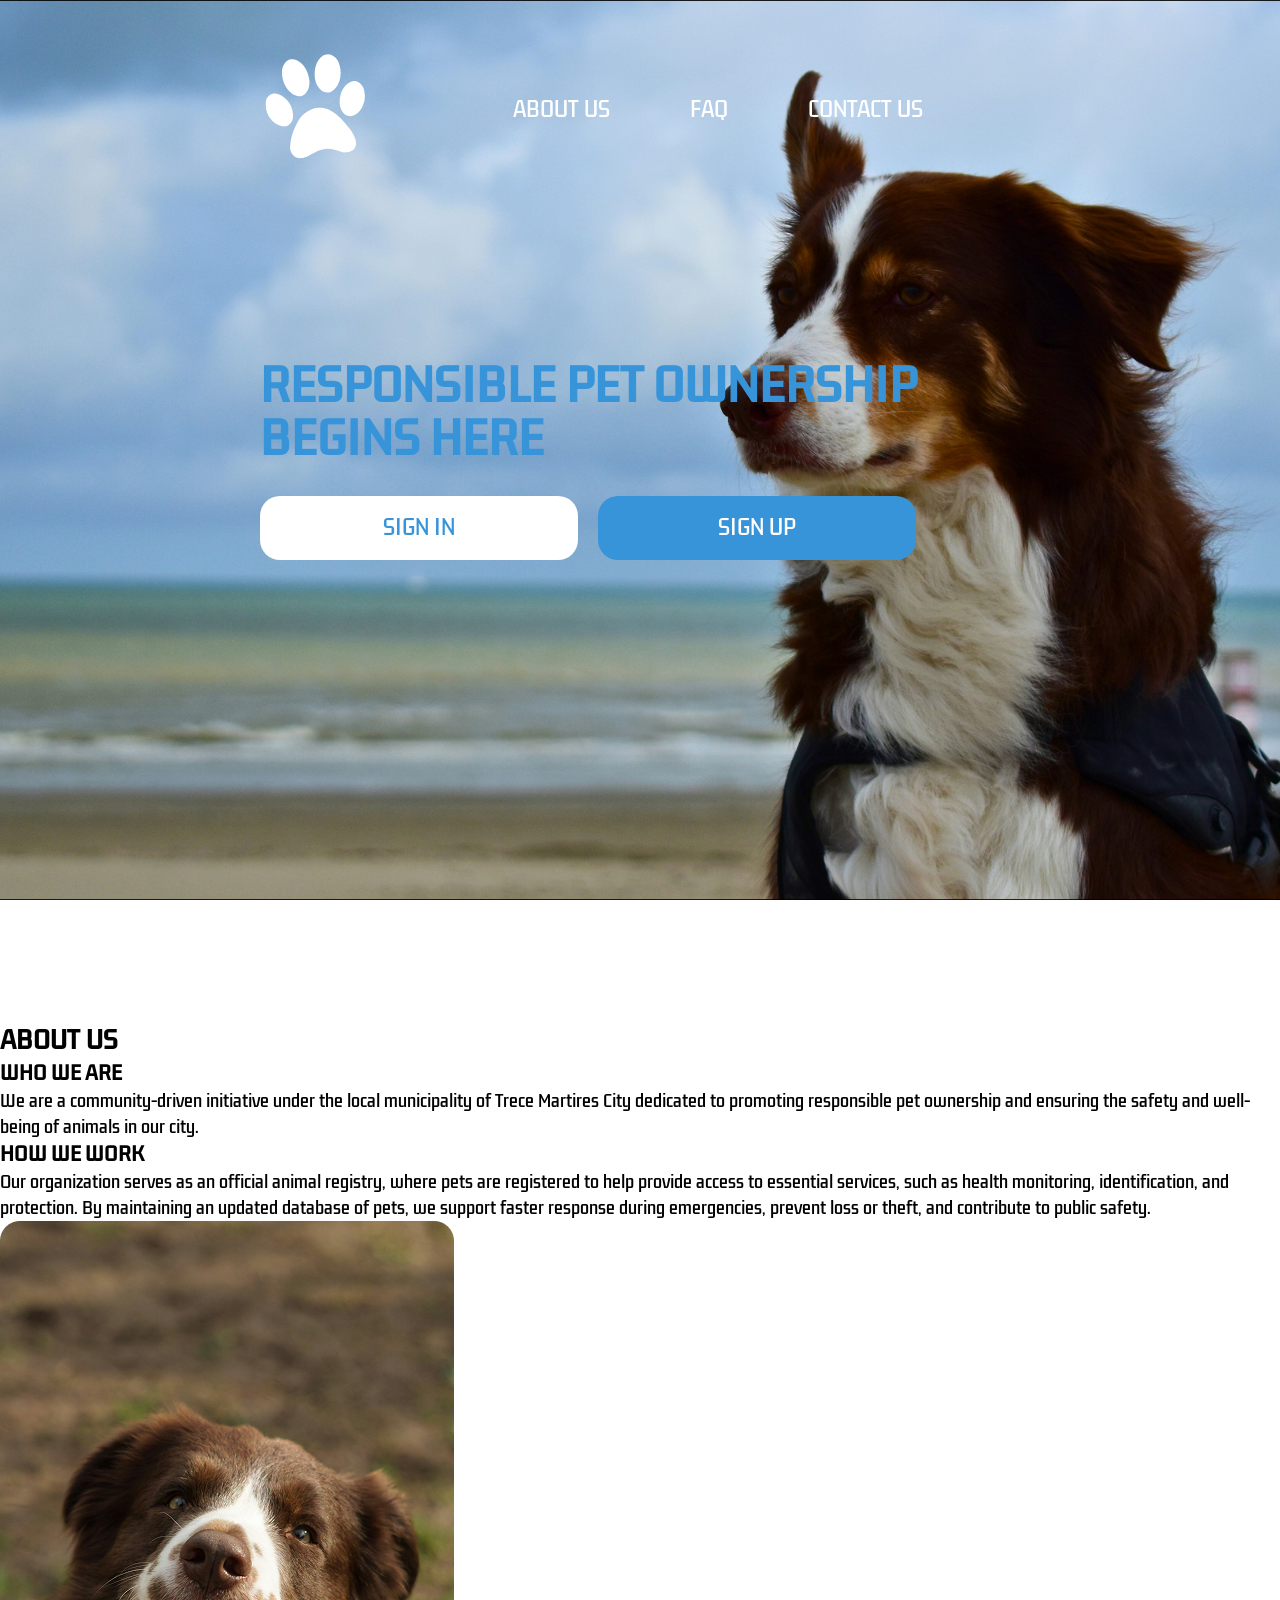
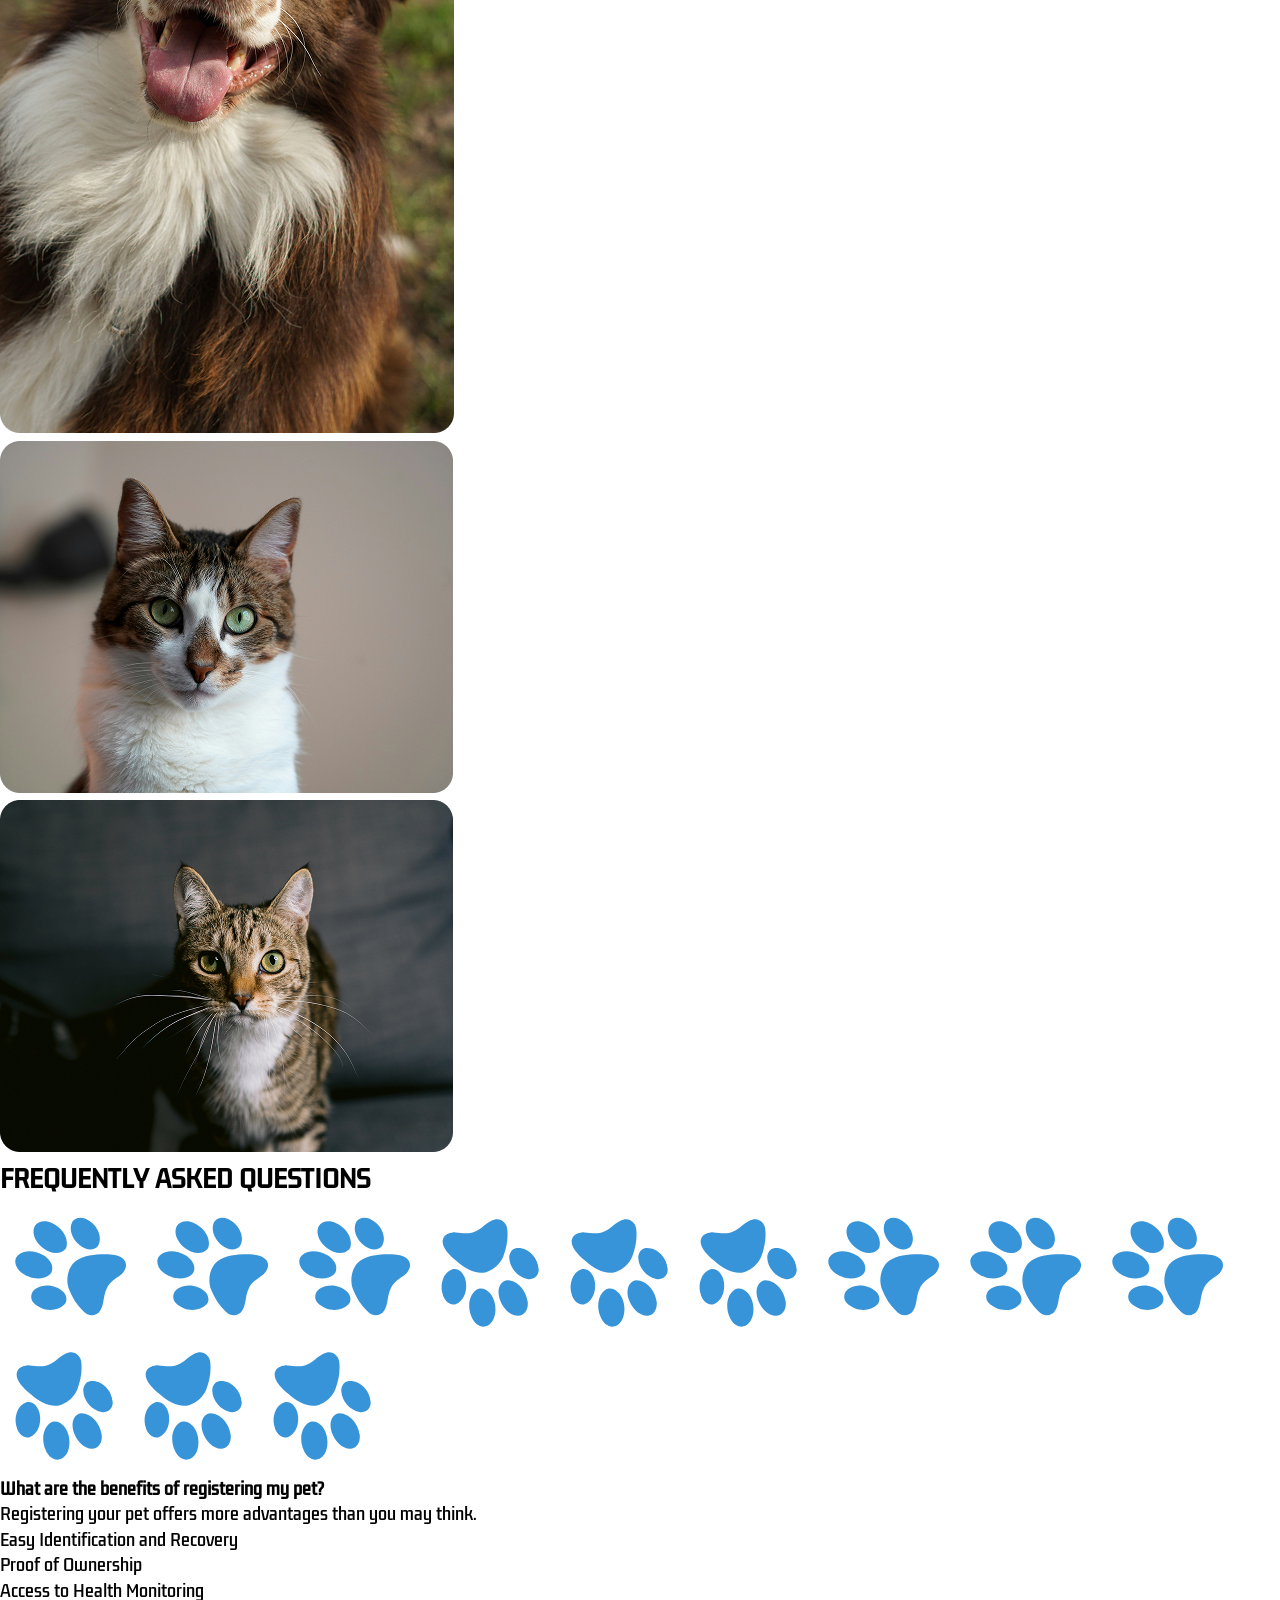
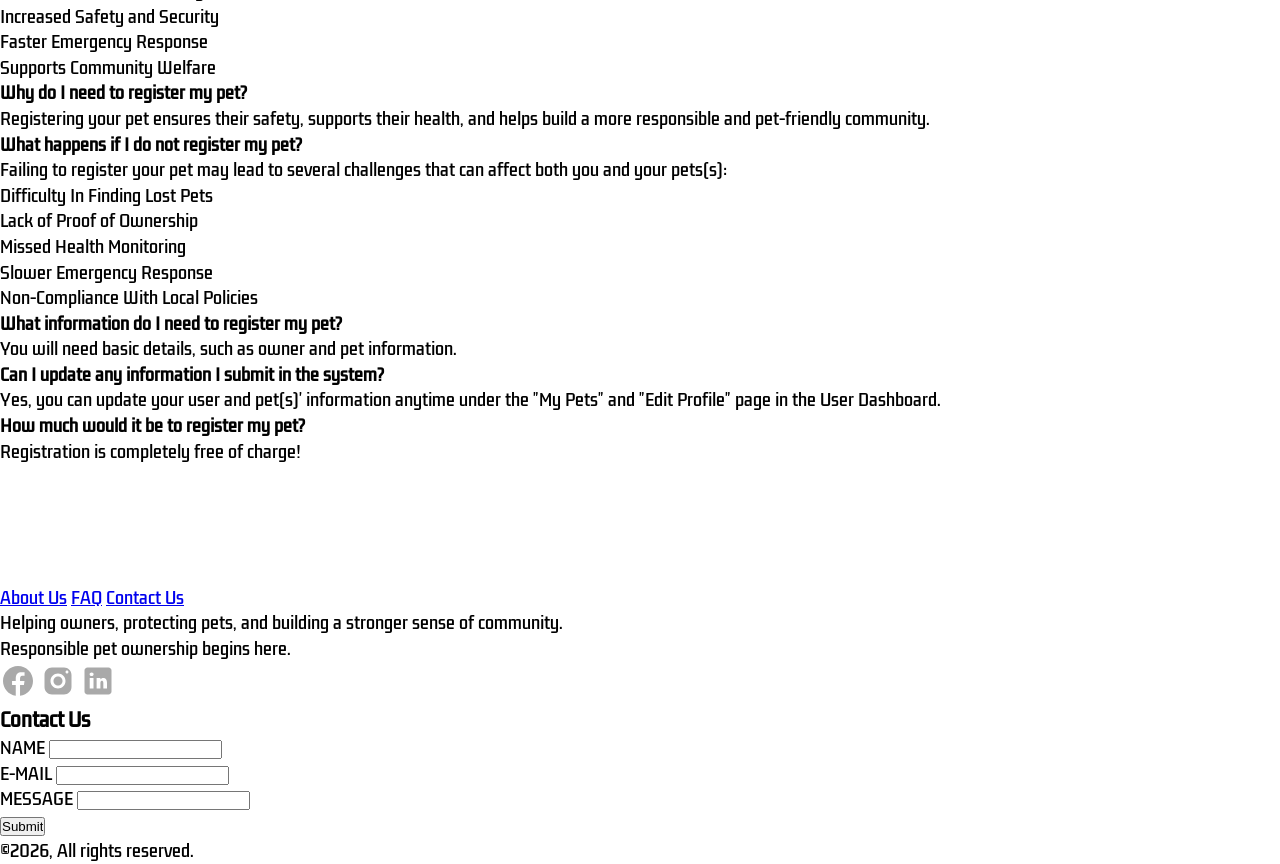
==== index.html @ 6d460f9f "finished landing page hero styling + integrated page autoscroll feature for navbars + declared paw p" ====
<!DOCTYPE html>
<html lang="en">

<head>
      <meta charset="UTF-8">
      <meta name="viewport" content="width=device-width, initial-scale=1.0">
      <title>FurPaws: Local Animal Registry</title>
      <link rel="stylesheet" href="styles/style.css">
</head>

<body>
      <header id="header">
            <nav class="header-navbar">
                  <a href="#header">
                        <img src="assets/svg/about us paw print 1.svg">
                  </a>
                  
                  <ul class="header-navbar-links">
                        <li><a href="#about-us">ABOUT US</a></li>
                        <li><a href="#faq">FAQ</a></li>
                        <li><a href="#footer">CONTACT US</a></li>
                  </ul>
            </nav>

            <section class="hero">
                  <div class="hero-content">
                        <h1 class="hero-title">RESPONSIBLE PET OWNERSHIP<br>BEGINS HERE</h1>

                        <div class="hero-buttons">
                              <a href="pages/user authorization/1_sign in_user account.html" class="hero-signin-button">SIGN IN</a>
                              <a href="pages/user authorization/3_sign up.html" class="hero-signup-button">SIGN UP</a>
                        </div>
                  </div>

                  <img class = "hero-banner-background" src="/assets/img/hero banner background.jpg">                  
            </section>
      </header>
      
      <section id="about-us">
            <img class="about-us-paw-print" src="assets/svg/about us paw print 1.svg">
            <img class="about-us-paw-print" src="assets/svg/about us paw print 2.svg">
            <img class="about-us-paw-print" src="assets/svg/about us paw print 1.svg">
            <img class="about-us-paw-print" src="assets/svg/about us paw print 2.svg">

            <h2 class="about-us-title">ABOUT US</h2>
            
            <div class="about-us-content">
                  <div class="about-us-who-we-are">
                        <h3>WHO WE ARE</h3>
                        <p>We are a community-driven initiative under the local municipality of Trece Martires City dedicated to promoting responsible pet ownership and ensuring the safety and well-being of animals in our city.</p>
                  </div>

                  <div class="about-us-how-we-work">
                        <h3>HOW WE WORK</h3>
                        <p>Our organization serves as an official animal registry, where pets are registered to help provide access to essential services, such as health monitoring, identification, and protection. By maintaining an updated database of pets, we support faster response during emergencies, prevent loss or theft, and contribute to public safety.</p>
                  </div>

                  <div class="about-us-center-photo">
                        <img src="assets/img/about us - center.jpg">
                  </div>

                  <div class="about-us-left-photo">
                        <img src="assets/img/about us - left.jpg">
                  </div>

                  <div class="about-us-right-photo">
                        <img src="assets/img/about us - right.jpg">
                  </div>
            </div>
      </section>

      <section id="faq">
            <h2 class="faq-title">FREQUENTLY ASKED QUESTIONS</h2>

            <img class="faq-paw-print" src="assets/svg/faq paw print 1.svg">
            <img class="faq-paw-print" src="assets/svg/faq paw print 1.svg">
            <img class="faq-paw-print" src="assets/svg/faq paw print 1.svg">
            <img class="faq-paw-print" src="assets/svg/faq paw print 2.svg">
            <img class="faq-paw-print" src="assets/svg/faq paw print 2.svg">
            <img class="faq-paw-print" src="assets/svg/faq paw print 2.svg">
            <img class="faq-paw-print" src="assets/svg/faq paw print 1.svg">
            <img class="faq-paw-print" src="assets/svg/faq paw print 1.svg">
            <img class="faq-paw-print" src="assets/svg/faq paw print 1.svg">
            <img class="faq-paw-print" src="assets/svg/faq paw print 2.svg">
            <img class="faq-paw-print" src="assets/svg/faq paw print 2.svg">
            <img class="faq-paw-print" src="assets/svg/faq paw print 2.svg">

            <div class="faq-grids">
                  <div class="faq-grid1">
                        <div class="faq-grid1-content">
                              <h4>What are the benefits of registering my pet?</h4>
                              <p>Registering your pet offers more advantages than you may think.<p>
                              <ul>
                                    <li>Easy Identification and Recovery</li>
                                    <li>Proof of Ownership</li>
                                    <li>Access to Health Monitoring</li>
                                    <li>Increased Safety and Security</li>
                                    <li>Faster Emergency Response</li>
                                    <li>Supports Community Welfare</li>
                              </ul>
                        </div>
                  </div>

                  <div class="faq-grid2">
                        <div class="faq-grid2-content">
                              <h4>Why do I need to register my pet?</h4>
                              <p>Registering your pet ensures their safety, supports their health, and helps build a more responsible and pet-friendly community.</p>
                        </div>
                  </div>

                  <div class="faq-grid3">
                        <div class="faq-grid3-content">
                              <h4>What happens if I do not register my pet?</h4>
                              <p>Failing to register your pet may lead to several challenges that can affect both you and your pets(s): <p>
                              <ul>
                                    <li>Difficulty In Finding Lost Pets</li>
                                    <li>Lack of Proof of Ownership</li>
                                    <li>Missed Health Monitoring</li>
                                    <li>Slower Emergency Response</li>
                                    <li>Non-Compliance With Local Policies</li>
                              </ul>
                        </div>
                  </div>

                  <div class="faq-grid4">
                        <div class="faq-grid4-content">
                              <h4>What information do I need to register my pet?</h4>
                              <p>You will need basic details, such as owner and pet information.</p>
                        </div>
                  </div>

                  <div class="faq-grid5">
                        <div class="faq-grid5-content">
                              <h4>Can I update any information I submit in the system?</h4>
                              <p>Yes, you can update your user and pet(s)' information anytime under the "My Pets" and "Edit Profile" page in the User Dashboard.</p>
                        </div>
                  </div>

                  <div class="faq-grid6">
                        <div class="faq-grid6-content">
                              <h4>How much would it be to register my pet?</h4>
                              <p>Registration is completely free of charge!</p>
                        </div>
                  </div>
            </div>
      </section>

      <footer id="footer">
            <div class="footer-left">
                  <a href="#header">
                        <img src="assets/svg/about us paw print 1.svg">
                  </a>
                  
                  <nav class="footer-navbar-links">
                        <a href="#about-us">About Us</a>
                        <a href="#faq">FAQ</a>
                        <a href="#contact-us">Contact Us</a>
                  </nav>

                  <p class="footer-tagline">Helping owners, protecting pets, and building a stronger sense of community.</p>
                  <p class="footer-tagline">Responsible pet ownership begins here.</p>

                  <div class="social-media-icons">
                        <img src="assets/svg/facebook icon.svg">
                        <img src="assets/svg/instagram icon.svg">
                        <img src="assets/svg/linkedin icon.svg">
                  </div>
            </div>

            <div class="footer-right">
                  <h3>Contact Us</h3>
                  <div class="contact-form">
                        <form method="POST">
                              <div class="form-row">
                                    <div class="form-field">
                                          <label>NAME</label>
                                          <input type="text"><br>
                                    </div>

                                    <div class="form-field">
                                          <label>E-MAIL</label>
                                          <input type="email"><br>
                                    </div>
                              </div>

                              <label>MESSAGE</label>
                              <input type="text"><br>
                              <input type="submit">
                        </form>
                  </div>
            </div>
            
            <div class="footer-copyright">
                  <p>&copy;2026, All rights reserved.</p>
            </div>
      </footer>

      <script src="scripts/script.js"></script>
</body>

</html>
---- styles/style.css ----
@font-face {
      font-family: "Kdam Thmor Pro";
      src: url("../assets/fonts/Kdam Thmor Pro/KdamThmorPro-Regular.ttf") format("truetype");
}

*, *::before, *::after {
      margin: 0;
      padding: 0;
      box-sizing: border-box;
}

html {
      scroll-behavior: smooth;
}

body {
      font-family: "Kdam Thmor Pro", sans-serif;
      background: white;
      line-height: 1.6;
}

.header-navbar {
      position: absolute;
      top: 0;
      left: 0;
      right: 0;
      z-index: 100;
      display: flex;
      align-items: center;
      justify-content: left;
      padding: 50px 260px 0px 260px;
      gap: 140px;
      background: transparent;
}

.header-navbar-links {
      display: flex;
      list-style: none;
      font-size:  20px;
      gap: 80px;
}

.header-navbar-links a {
      color: #FFFFFF;
      text-decoration: none;
}

.header-navbar-links a:hover {
      color: #3894D9;
}

.hero {
      position: relative;
      z-index: 0;
      width: 100%;
      height: 100vh;
      overflow: hidden;
}

.hero-banner-background {
      position: absolute;
      z-index: 1;
      inset: 0;
      width: 100%;
      height: 100%;
      object-fit: cover;
      object-position: top;
}

.hero-content {
      position: relative;
      z-index: 2;
      display: flex;
      flex-direction: column;
      justify-content: flex-start;
      align-items: flex-start;
      height: 100%;
      padding: 360px 260px 80px 260px;
      gap: 20px;
}

.hero-title {
      font-family: "Kdam Thmor Pro", sans-serif;
      font-size: 44px;
      color: #3894D9;
      line-height: 1.2;
      padding: 0px 0px 10px 0px;
}

.hero-buttons {
      display: flex;
      gap: 20px;
}

.hero-signin-button, .hero-signup-button {
      display: inline-block;
      padding: 16px;
      min-width: 318px;
      text-align: center;
      font-family: "Kdam Thmor Pro", sans-serif;
      font-size: 20px;
      text-decoration: none;
      border-radius: 20px;
      cursor: pointer;
}

.hero-signin-button {
      background-color: #FFFFFF;
      color: #3894D9;
}

.hero-signin-button:hover {
      background-color: #ADDAFF;
}

.hero-signup-button {
      background-color: #3894D9;
      color: #FFFFFF;
}

.hero-signup-button:hover {
      background-color: #2478B8;
      
}

/*
CLASSES TO YET TO BE STYLED:

about us paw print
about us title
about us content
about us who we are
about us how we work
about us center photo
about us left photo
about us right photo

faq title
faq paw print
faq grids
faq grid1
"" content
faq grid2
"" content
faq grid3
"" content
faq grid4
"" content
faq grid5
"" content
faq grid6
"" content

footer left
footer navbar links
footer tagline
social media icons
footer right
contact form
form row
form field
footer copyright
*/



/*
HEX CODES:

FFFFFF
E9E9E9
A9A9A9
3894D9
ADDAFF
*/
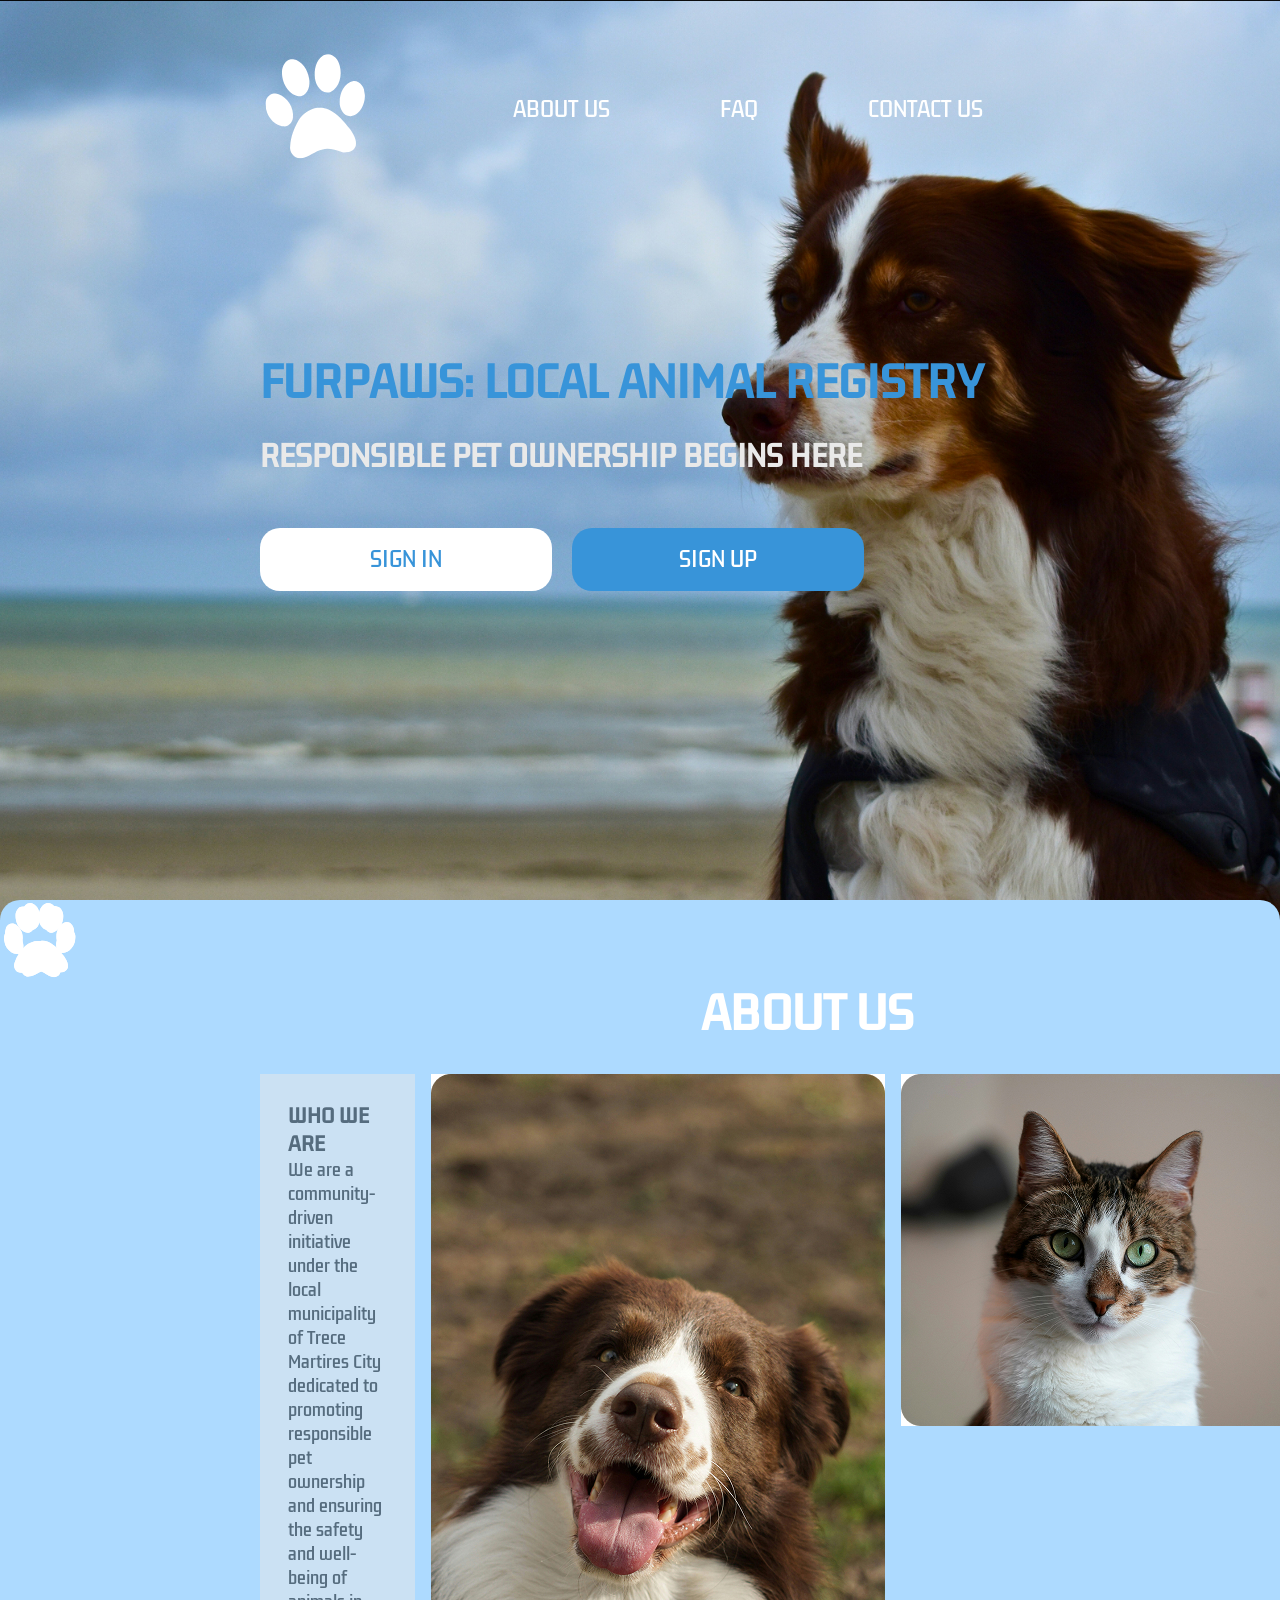
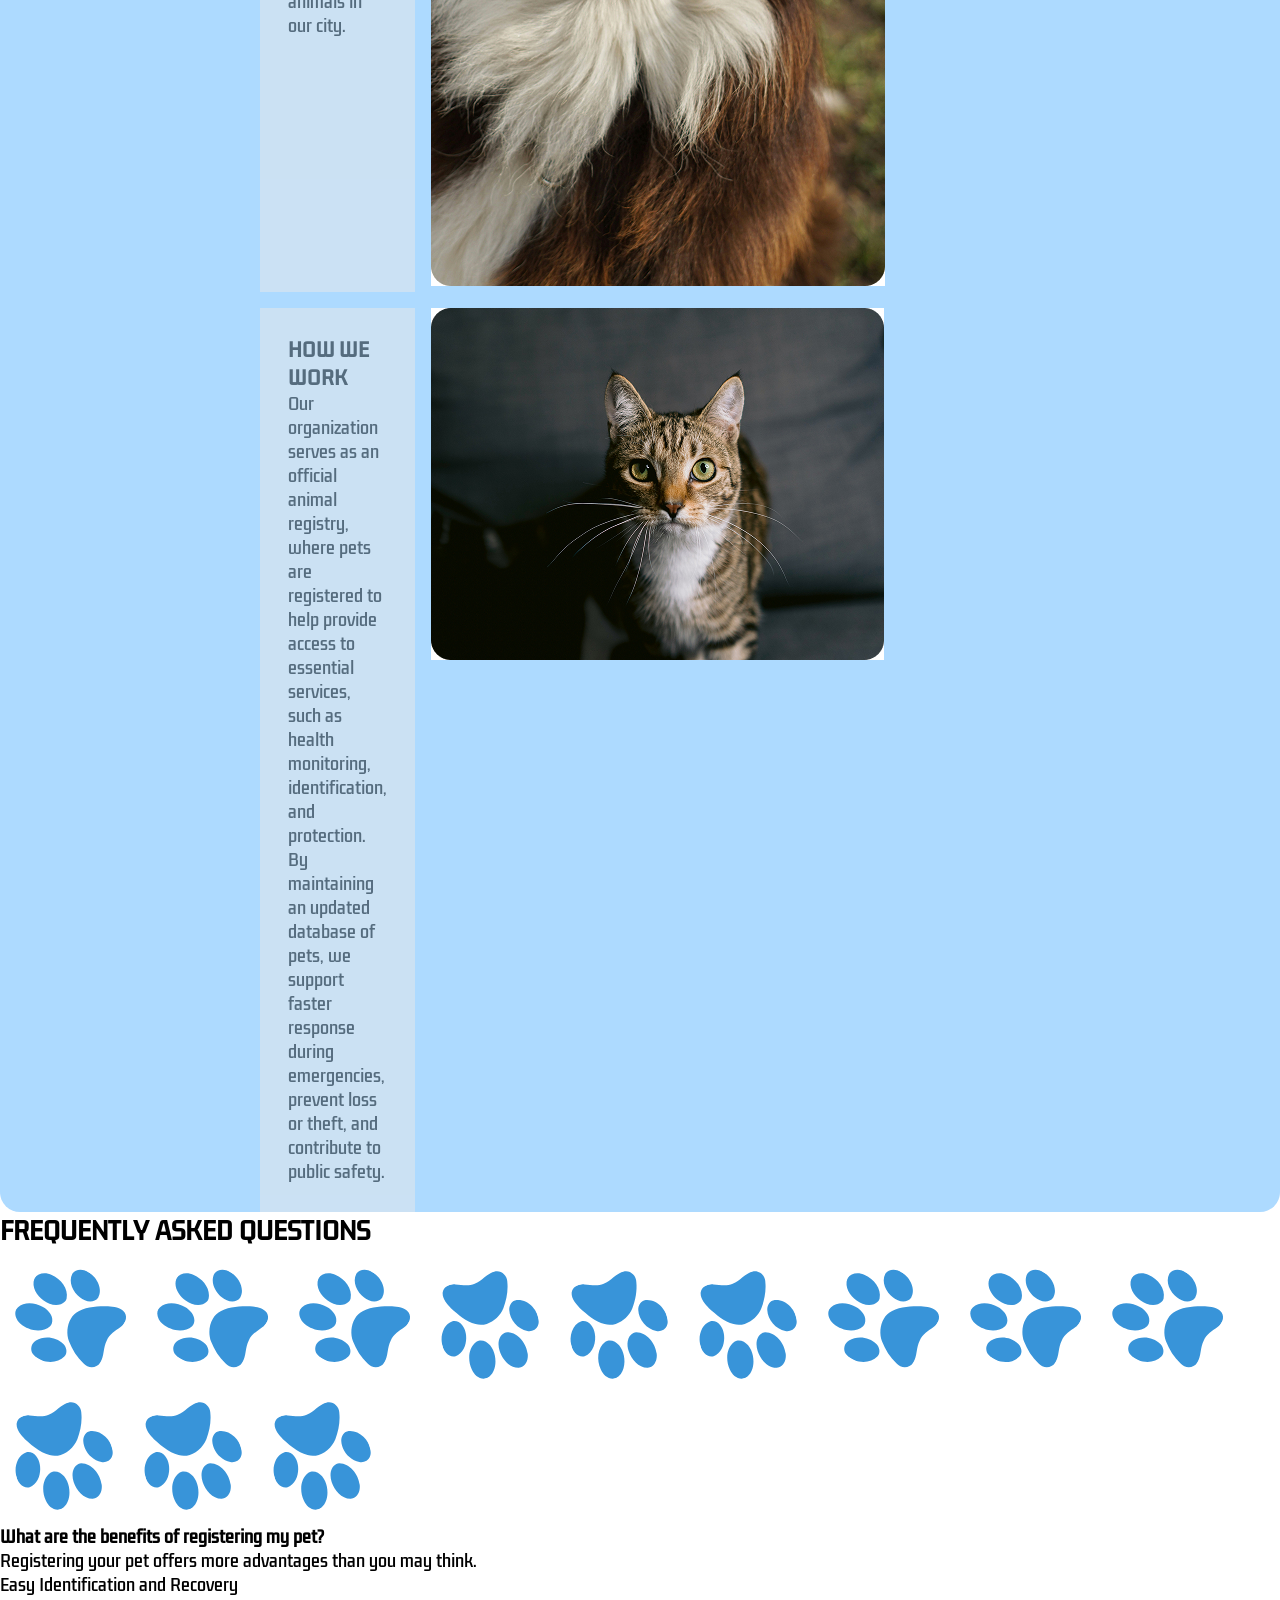
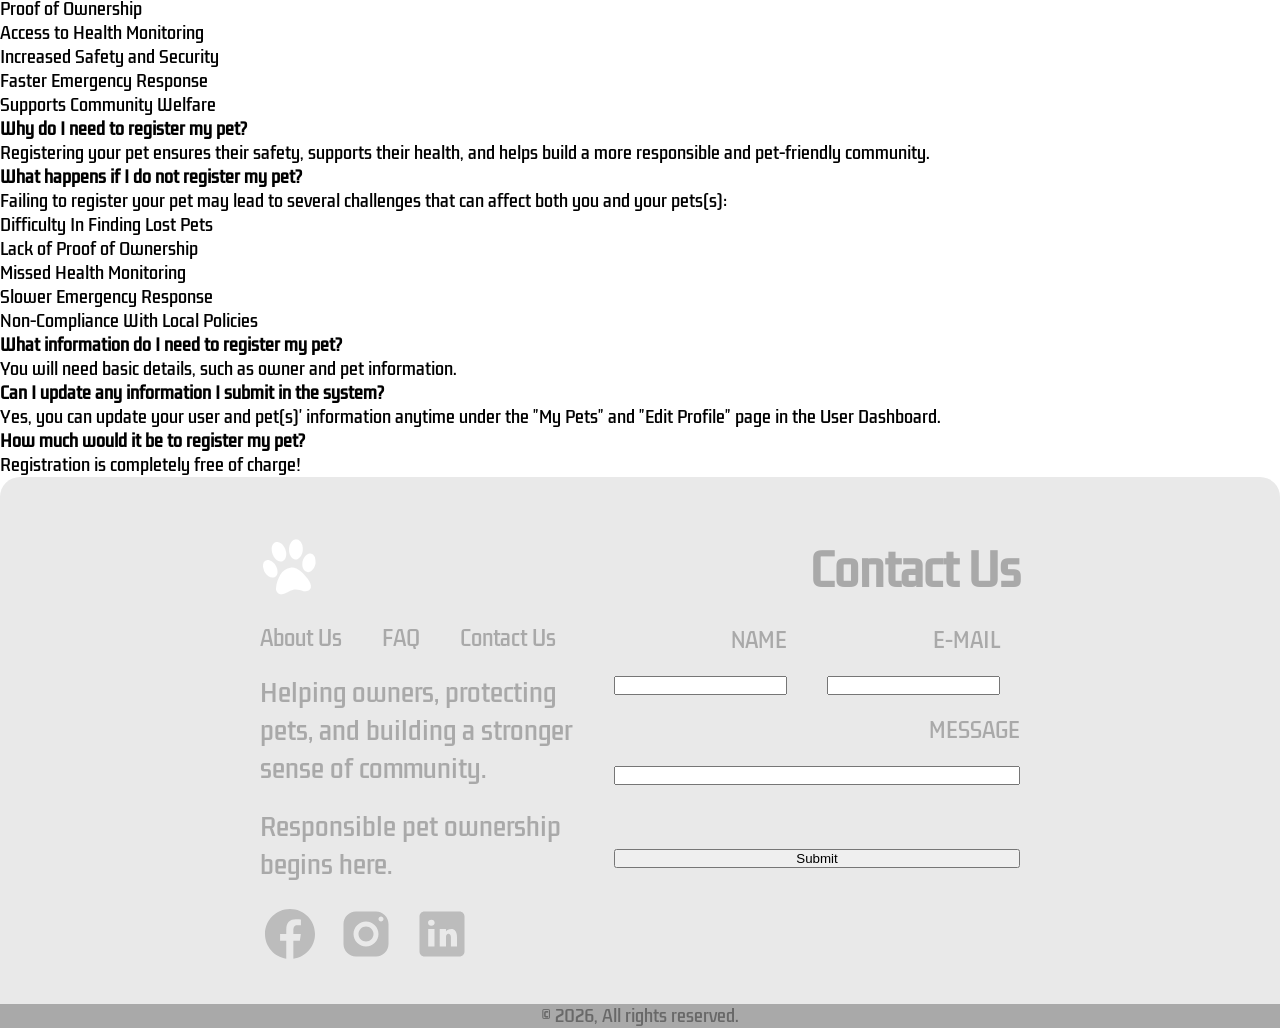
==== commit 94a9e1d8: "work in progress About Us, FAQ, and Contact Us sections, will finalize later" ====
--- a/index.html
+++ b/index.html
@@ -25,7 +25,8 @@
 
             <section class="hero">
                   <div class="hero-content">
-                        <h1 class="hero-title">RESPONSIBLE PET OWNERSHIP<br>BEGINS HERE</h1>
+                        <h1 class="hero-title">FURPAWS: LOCAL ANIMAL REGISTRY<br></h1>
+                        <h2 class="hero-subtitle">RESPONSIBLE PET OWNERSHIP BEGINS HERE</h2>
 
                         <div class="hero-buttons">
                               <a href="pages/user authorization/1_sign in_user account.html" class="hero-signin-button">SIGN IN</a>
@@ -38,35 +39,35 @@
       </header>
       
       <section id="about-us">
-            <img class="about-us-paw-print" src="assets/svg/about us paw print 1.svg">
-            <img class="about-us-paw-print" src="assets/svg/about us paw print 2.svg">
-            <img class="about-us-paw-print" src="assets/svg/about us paw print 1.svg">
-            <img class="about-us-paw-print" src="assets/svg/about us paw print 2.svg">
-
-            <h2 class="about-us-title">ABOUT US</h2>
-            
             <div class="about-us-content">
+                  <h2 class="about-us-title">ABOUT US</h2>
+
                   <div class="about-us-who-we-are">
                         <h3>WHO WE ARE</h3>
                         <p>We are a community-driven initiative under the local municipality of Trece Martires City dedicated to promoting responsible pet ownership and ensuring the safety and well-being of animals in our city.</p>
                   </div>
 
+                  <div class="about-us-center-photo">
+                        <img src="assets/img/about us - center.jpg">
+                  </div>
+
+                  <div class="about-us-left-photo">
+                        <img src="assets/img/about us - left.jpg">
+                  </div>
+
                   <div class="about-us-how-we-work">
                         <h3>HOW WE WORK</h3>
                         <p>Our organization serves as an official animal registry, where pets are registered to help provide access to essential services, such as health monitoring, identification, and protection. By maintaining an updated database of pets, we support faster response during emergencies, prevent loss or theft, and contribute to public safety.</p>
                   </div>
 
-                  <div class="about-us-center-photo">
-                        <img src="assets/img/about us - center.jpg">
-                  </div>
-
-                  <div class="about-us-left-photo">
-                        <img src="assets/img/about us - left.jpg">
-                  </div>
-
                   <div class="about-us-right-photo">
                         <img src="assets/img/about us - right.jpg">
                   </div>
+                  
+                  <img class="about-us-paw-print" src="assets/svg/about us paw print 1.svg">
+                  <img class="about-us-paw-print" src="assets/svg/about us paw print 2.svg">
+                  <img class="about-us-paw-print" src="assets/svg/about us paw print 1.svg">
+                  <img class="about-us-paw-print" src="assets/svg/about us paw print 2.svg">
             </div>
       </section>
 
@@ -169,18 +170,18 @@
             </div>
 
             <div class="footer-right">
-                  <h3>Contact Us</h3>
+                  <h3 class="contact-us-title">Contact Us</h3>
                   <div class="contact-form">
                         <form method="POST">
                               <div class="form-row">
                                     <div class="form-field">
-                                          <label>NAME</label>
-                                          <input type="text"><br>
+                                          <label>NAME</label><br>
+                                          <input type="text">
                                     </div>
 
                                     <div class="form-field">
-                                          <label>E-MAIL</label>
-                                          <input type="email"><br>
+                                          <label>E-MAIL</label><br>
+                                          <input type="email">
                                     </div>
                               </div>
 
@@ -192,7 +193,7 @@
             </div>
             
             <div class="footer-copyright">
-                  <p>&copy;2026, All rights reserved.</p>
+                  <p>&copy; 2026, All rights reserved.</p>
             </div>
       </footer>
 
--- a/styles/style.css
+++ b/styles/style.css
@@ -16,8 +16,7 @@
 
 body {
       font-family: "Kdam Thmor Pro", sans-serif;
-      background: white;
-      line-height: 1.6;
+      background: #FFFFFF;
 }
 
 .header-navbar {
@@ -38,7 +37,7 @@
       display: flex;
       list-style: none;
       font-size:  20px;
-      gap: 80px;
+      gap: 110px;
 }
 
 .header-navbar-links a {
@@ -54,7 +53,7 @@
       position: relative;
       z-index: 0;
       width: 100%;
-      height: 100vh;
+      height: calc(100vh + 20px);
       overflow: hidden;
 }
 
@@ -76,16 +75,23 @@
       justify-content: flex-start;
       align-items: flex-start;
       height: 100%;
-      padding: 360px 260px 80px 260px;
-      gap: 20px;
+      padding: 350px 260px 80px 260px;
+      gap: 20px;
+}
+
+.hero-title, .hero-subtitle {
+      font-family: "Kdam Thmor Pro", sans-serif;
 }
 
 .hero-title {
-      font-family: "Kdam Thmor Pro", sans-serif;
-      font-size: 44px;
       color: #3894D9;
-      line-height: 1.2;
-      padding: 0px 0px 10px 0px;
+      font-size: 42px;
+}
+
+.hero-subtitle {
+      color: #E9E9E9;
+      font-size: 28px;
+      padding-bottom: 30px;
 }
 
 .hero-buttons {
@@ -96,7 +102,7 @@
 .hero-signin-button, .hero-signup-button {
       display: inline-block;
       padding: 16px;
-      min-width: 318px;
+      min-width: 292px;
       text-align: center;
       font-family: "Kdam Thmor Pro", sans-serif;
       font-size: 20px;
@@ -121,15 +127,164 @@
 
 .hero-signup-button:hover {
       background-color: #2478B8;
-      
-}
+}
+
+#about-us {
+      position: relative;
+      background-color: transparent;
+      margin-top: -20px;
+}
+
+.about-us-content {
+      position: relative;
+      z-index: 1;
+      background-color: #ADDAFF;
+      border-radius: 20px;
+      padding: 80px 260px 0px 260px;
+      display: grid;
+      grid-template-columns: 1fr 1fr 1fr;
+      grid-template-rows: auto auto;
+      gap: 16px;
+}
+
+.about-us-title {
+      grid-column: 1 / -1;
+      z-index: 2;
+      text-align: center;
+      font-size: 44px;
+      color: #FFFFFF;
+      margin-bottom: 10px;
+}
+
+.about-us-paw-print {
+      position: absolute;
+      z-index: 1;
+      width: 80px;
+}
+
+/* vvv naka-bunch up lang sila sa top left ng about us page w this placeholder style below kasi
+   napupunta sila sa likod ng blue background ng about us section :) */
+
+.about-us-paw-print:nth-child(1) { top: 20px; left: 20px; }
+.about-us-paw-print:nth-child(2) { top: 20px; right: 20px; }
+.about-us-paw-print:nth-child(3) { bottom: 20px; left: 20px; }
+.about-us-paw-print:nth-child(4) { bottom: 20px; right: 20px; }
+
+.about-us-who-we-are, .about-us-how-we-work {
+      background-color: #E9E9E9;
+      opacity: 50%;
+      padding: 28px;
+}
+
+#footer {
+      background-color: #E9E9E9;
+      border-radius: 20px;
+      padding: 60px 260px 0px 260px;
+      z-index: 1;
+      display: grid;
+      grid-template-columns: 1fr 1fr;
+      grid-template-rows: auto auto;
+      gap: 40px;
+      align-items: start;
+}
+
+.footer-left {
+      display: flex;
+      flex-direction: column;
+      gap: 20px;
+}
+
+.footer-left img {
+      width: 60px;
+}
+
+.footer-navbar-links {
+      display: flex;
+      font-size: 20px;
+      gap: 40px;
+}
+
+.footer-navbar-links a {
+      color: #A9A9A9;
+      text-decoration: none;
+}
+
+.footer-navbar-links a:hover {
+      color: #686868;
+}
+
+.footer-tagline {
+      font-size: 24px;
+      color: #A9A9A9;
+}
+
+.social-media-icons {
+      display: flex;
+      align-items: center;
+      gap: 16px;
+}
+
+.social-media-icons img {
+      opacity: 70%;
+      cursor: pointer;
+}
+
+.social-media-icons img:hover {
+      opacity: 100%;
+}
+
+.footer-right {
+      display: flex;
+      flex-direction: column;
+      gap: 20px;
+}
+
+.contact-us-title {
+      text-align: right;
+      font-size: 44px;
+      color: #A9A9A9;
+}
+
+.contact-form form {
+      display: flex;
+      flex-direction: column;
+      gap: 20px;
+}
+
+.form-row {
+      display: grid;
+      grid-template-columns: 1fr 1fr;
+      gap: 20px;
+}
+
+.form-field {
+      display: grid;
+      grid-template-columns: 1fr 1fr;
+      gap: 20px;
+}
+
+.form-field label, .contact-form label {
+      color: #A9A9A9;
+      font-size: 20px;
+      text-align: right;
+}
+
+
+
+.footer-copyright {
+      background-color: #A9A9A9;
+      margin-left: -260px;
+      margin-right: -260px;
+      grid-column: 1 / -1;
+      text-align: center;
+      color: #686868;
+}
+
+
 
 /*
-CLASSES TO YET TO BE STYLED:
-
-about us paw print
-about us title
-about us content
+CLASSES YET TO BE STYLED:
+
 about us who we are
 about us how we work
 about us center photo
@@ -151,22 +306,12 @@
 "" content
 faq grid6
 "" content
-
-footer left
-footer navbar links
-footer tagline
-social media icons
-footer right
-contact form
-form row
-form field
-footer copyright
 */
 
 
 
 /*
-HEX CODES:
+HEX CODES (website color palette reference):
 
 FFFFFF
 E9E9E9
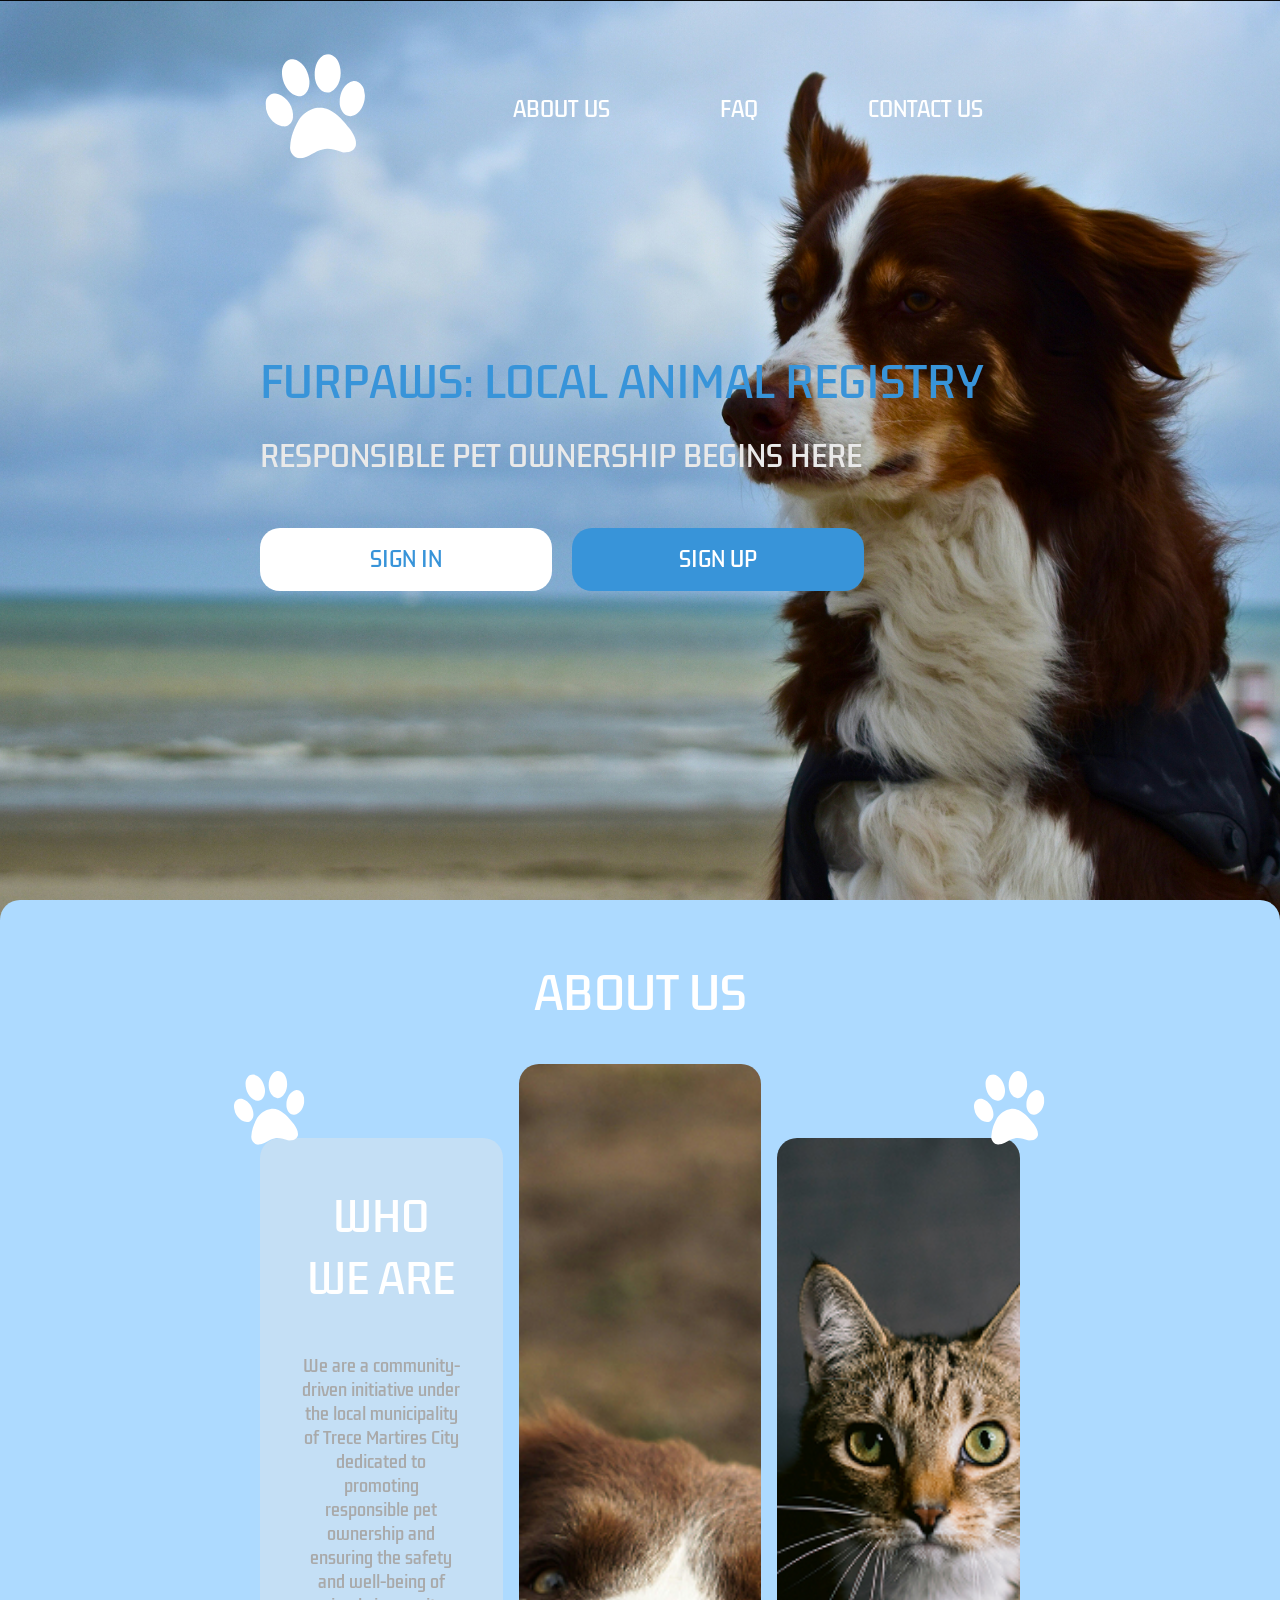
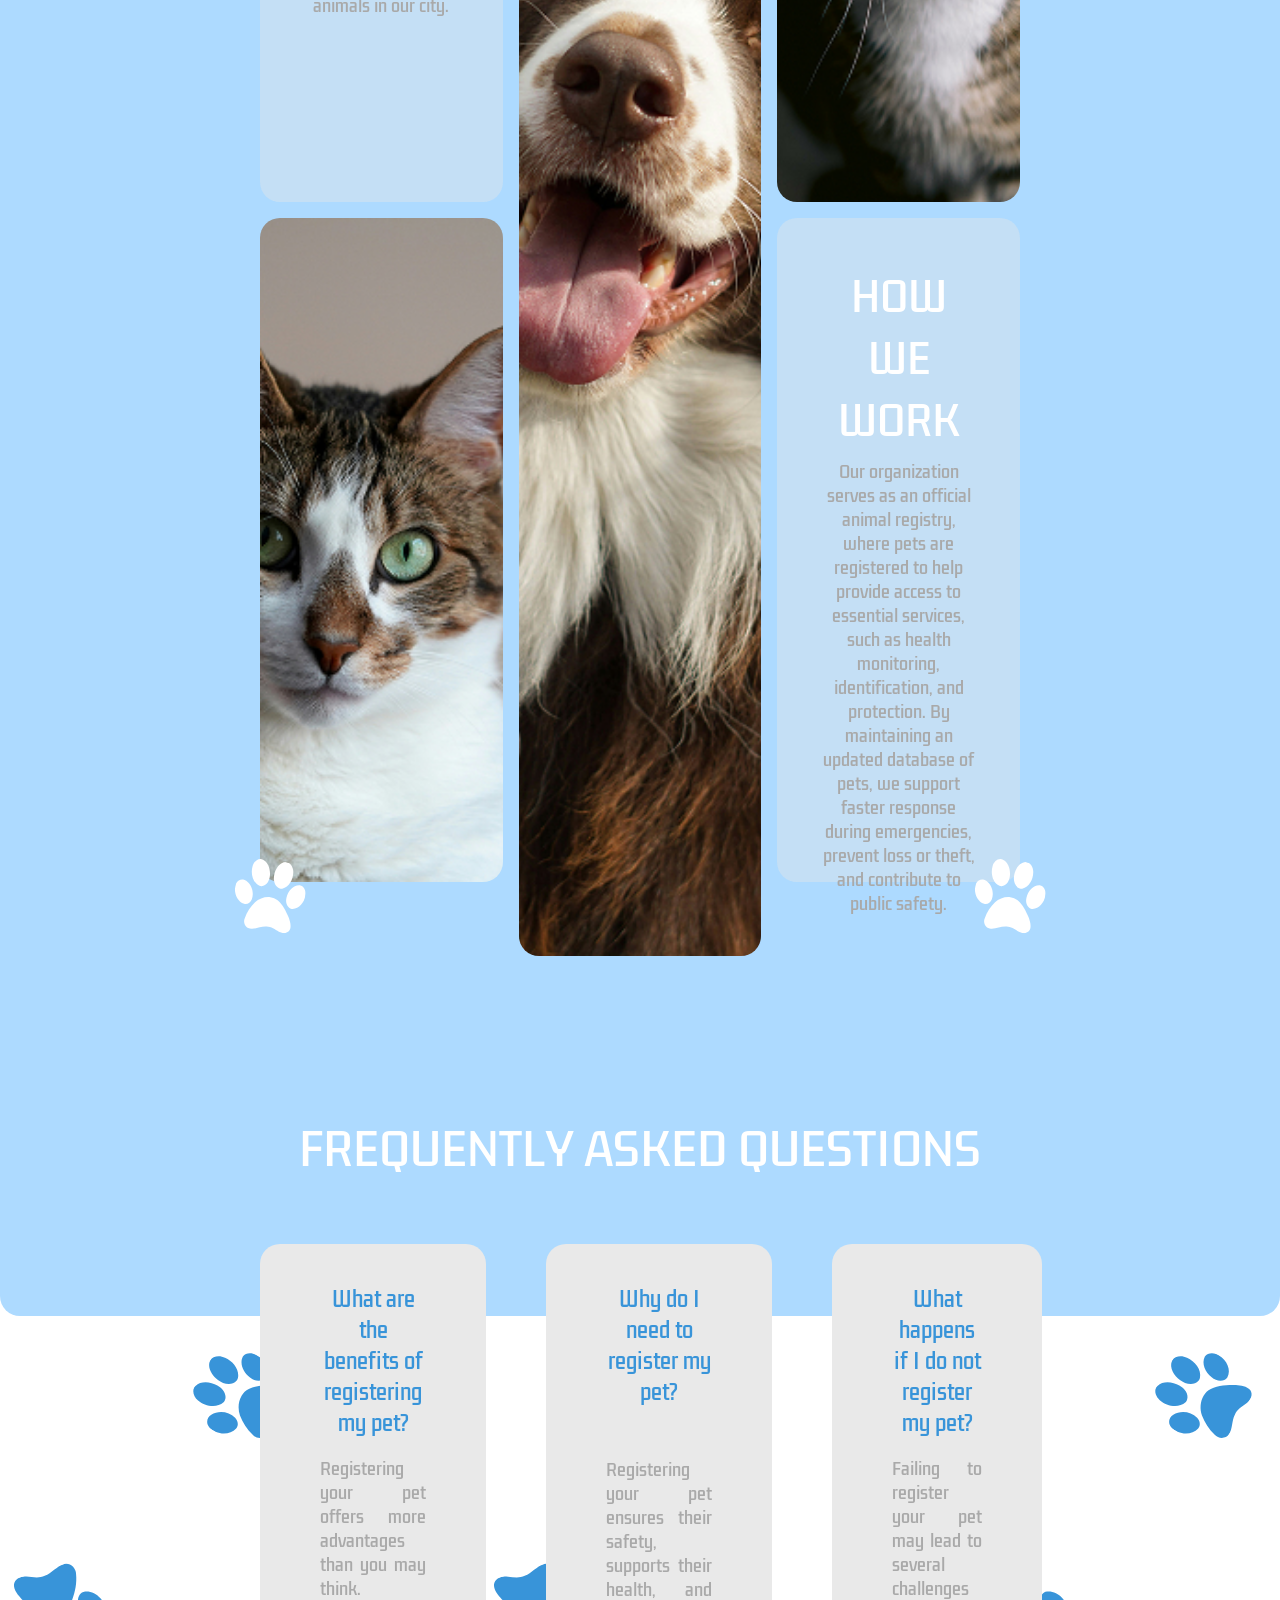
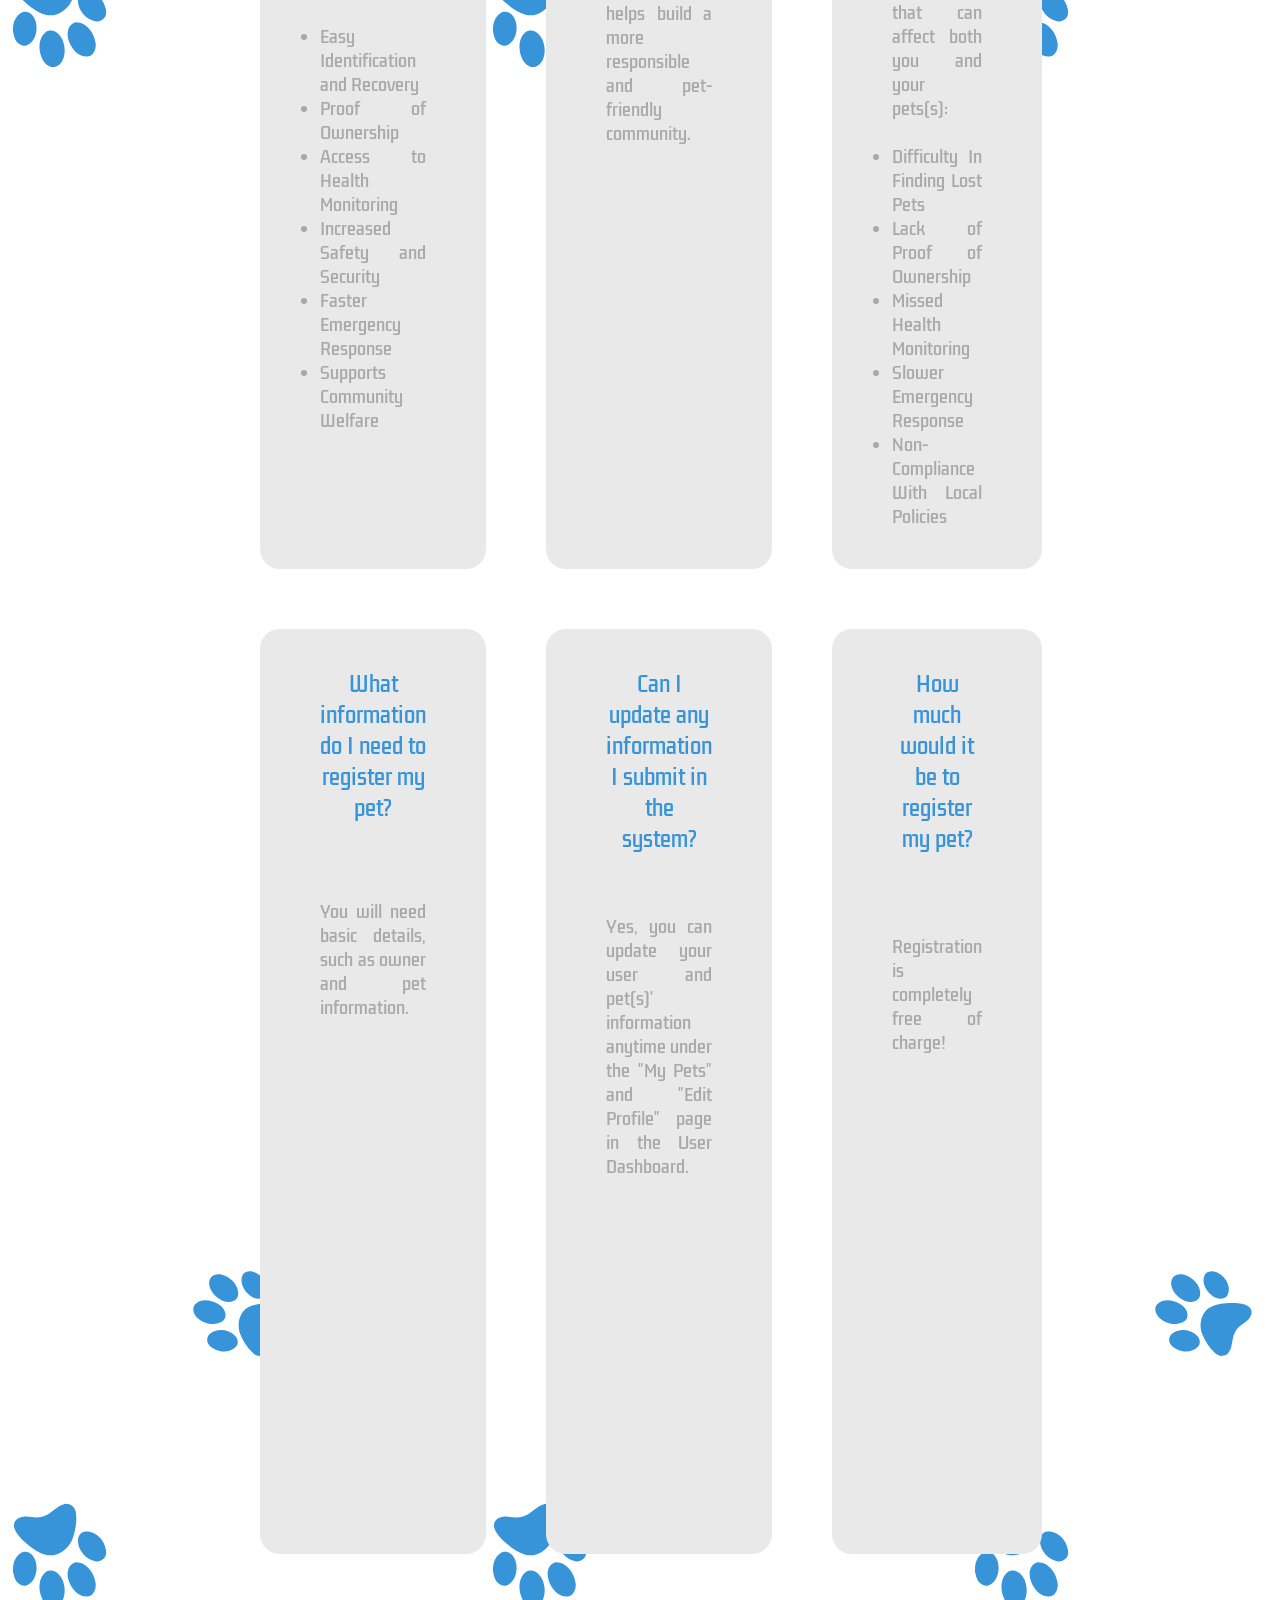
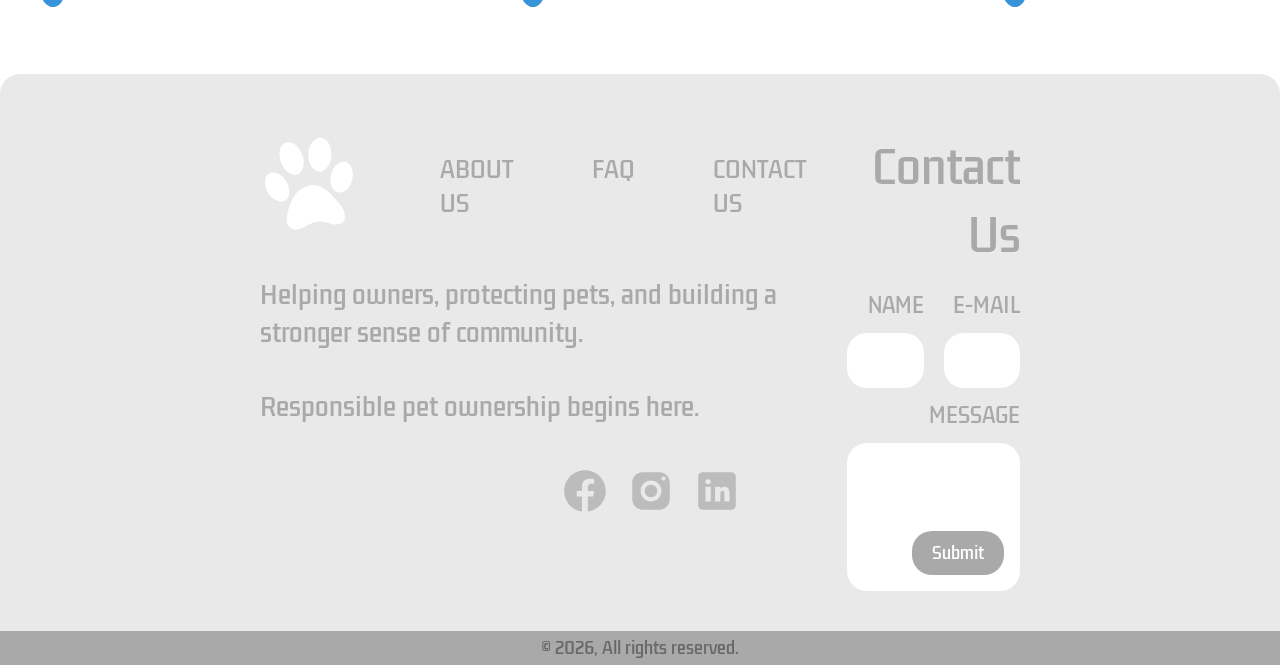
==== commit 57c12196: "finalized fully functional landing page, sign up page, and sign in page (frontend only) | logo and b" ====
--- a/index.html
+++ b/index.html
@@ -25,12 +25,12 @@
 
             <section class="hero">
                   <div class="hero-content">
-                        <h1 class="hero-title">FURPAWS: LOCAL ANIMAL REGISTRY<br></h1>
-                        <h2 class="hero-subtitle">RESPONSIBLE PET OWNERSHIP BEGINS HERE</h2>
+                        <p class="hero-title">FURPAWS: LOCAL ANIMAL REGISTRY<br></p>
+                        <p class="hero-subtitle">RESPONSIBLE PET OWNERSHIP BEGINS HERE</p>
 
                         <div class="hero-buttons">
-                              <a href="pages/user authorization/1_sign in_user account.html" class="hero-signin-button">SIGN IN</a>
-                              <a href="pages/user authorization/3_sign up.html" class="hero-signup-button">SIGN UP</a>
+                              <a href="pages/user authorization/1_sign_in_user_account.html" class="hero-signin-button">SIGN IN</a>
+                              <a href="pages/user authorization/3_sign_up.html" class="hero-signup-button">SIGN UP</a>
                         </div>
                   </div>
 
@@ -39,40 +39,48 @@
       </header>
       
       <section id="about-us">
+            <img class="about-us-paw-print" src="assets/svg/about us paw print 1.svg">
+            <img class="about-us-paw-print" src="assets/svg/about us paw print 1.svg">
+            <img class="about-us-paw-print" src="assets/svg/about us paw print 2.svg">
+            <img class="about-us-paw-print" src="assets/svg/about us paw print 2.svg">
+
             <div class="about-us-content">
-                  <h2 class="about-us-title">ABOUT US</h2>
+                  <p class="about-us-title">ABOUT US</p>
 
                   <div class="about-us-who-we-are">
-                        <h3>WHO WE ARE</h3>
-                        <p>We are a community-driven initiative under the local municipality of Trece Martires City dedicated to promoting responsible pet ownership and ensuring the safety and well-being of animals in our city.</p>
+                        <div id="about-us-who-we-are-title">
+                              <p>WHO WE ARE</p>
+                        </div>
+                        <div id="about-us-who-we-are-description">
+                              <p>We are a community-driven initiative under the local municipality of Trece Martires City dedicated to promoting responsible pet ownership and ensuring the safety and well-being of animals in our city.</p>
+                        </div>
+                  </div>
+
+                  <div class="about-us-left-photo">
+                        <img src="assets/img/about us - left.jpg">
                   </div>
 
                   <div class="about-us-center-photo">
                         <img src="assets/img/about us - center.jpg">
                   </div>
 
-                  <div class="about-us-left-photo">
-                        <img src="assets/img/about us - left.jpg">
-                  </div>
-
                   <div class="about-us-how-we-work">
-                        <h3>HOW WE WORK</h3>
-                        <p>Our organization serves as an official animal registry, where pets are registered to help provide access to essential services, such as health monitoring, identification, and protection. By maintaining an updated database of pets, we support faster response during emergencies, prevent loss or theft, and contribute to public safety.</p>
+                        <div id="about-us-how-we-work-title">
+                              <p>HOW WE WORK</p>
+                        </div>
+                        <div id="about-us-how-we-work-description">
+                              <p>Our organization serves as an official animal registry, where pets are registered to help provide access to essential services, such as health monitoring, identification, and protection. By maintaining an updated database of pets, we support faster response during emergencies, prevent loss or theft, and contribute to public safety.</p>
+                        </div>
                   </div>
 
                   <div class="about-us-right-photo">
                         <img src="assets/img/about us - right.jpg">
                   </div>
-                  
-                  <img class="about-us-paw-print" src="assets/svg/about us paw print 1.svg">
-                  <img class="about-us-paw-print" src="assets/svg/about us paw print 2.svg">
-                  <img class="about-us-paw-print" src="assets/svg/about us paw print 1.svg">
-                  <img class="about-us-paw-print" src="assets/svg/about us paw print 2.svg">
             </div>
       </section>
 
       <section id="faq">
-            <h2 class="faq-title">FREQUENTLY ASKED QUESTIONS</h2>
+            <p class="faq-title">FREQUENTLY ASKED QUESTIONS</p>
 
             <img class="faq-paw-print" src="assets/svg/faq paw print 1.svg">
             <img class="faq-paw-print" src="assets/svg/faq paw print 1.svg">
@@ -90,73 +98,99 @@
             <div class="faq-grids">
                   <div class="faq-grid1">
                         <div class="faq-grid1-content">
-                              <h4>What are the benefits of registering my pet?</h4>
-                              <p>Registering your pet offers more advantages than you may think.<p>
-                              <ul>
-                                    <li>Easy Identification and Recovery</li>
-                                    <li>Proof of Ownership</li>
-                                    <li>Access to Health Monitoring</li>
-                                    <li>Increased Safety and Security</li>
-                                    <li>Faster Emergency Response</li>
-                                    <li>Supports Community Welfare</li>
-                              </ul>
+                              <div class="faq-question">
+                                    <p>What are the benefits of registering my pet?</p>
+                              </div>
+                              <div class="faq1-answer">
+                                    <p>Registering your pet offers more advantages than you may think.<p><br>
+                                    <ul>
+                                          <li>Easy Identification and Recovery</li>
+                                          <li>Proof of Ownership</li>
+                                          <li>Access to Health Monitoring</li>
+                                          <li>Increased Safety and Security</li>
+                                          <li>Faster Emergency Response</li>
+                                          <li>Supports Community Welfare</li>
+                                    </ul>
+                              </div>
                         </div>
                   </div>
 
                   <div class="faq-grid2">
                         <div class="faq-grid2-content">
-                              <h4>Why do I need to register my pet?</h4>
-                              <p>Registering your pet ensures their safety, supports their health, and helps build a more responsible and pet-friendly community.</p>
+                              <div class="faq-question">
+                                    <p>Why do I need to register my pet?</p>
+                              </div>
+                              <div class="faq2-answer">
+                                    <p>Registering your pet ensures their safety, supports their health, and helps build a more responsible and pet-friendly community.</p>
+                              </div>
                         </div>
                   </div>
 
                   <div class="faq-grid3">
                         <div class="faq-grid3-content">
-                              <h4>What happens if I do not register my pet?</h4>
-                              <p>Failing to register your pet may lead to several challenges that can affect both you and your pets(s): <p>
-                              <ul>
-                                    <li>Difficulty In Finding Lost Pets</li>
-                                    <li>Lack of Proof of Ownership</li>
-                                    <li>Missed Health Monitoring</li>
-                                    <li>Slower Emergency Response</li>
-                                    <li>Non-Compliance With Local Policies</li>
-                              </ul>
+                              <div class="faq-question">
+                                    <p>What happens if I do not register my pet?</p>
+                              </div>
+                              <div class="faq3-answer">
+                                    <p>Failing to register your pet may lead to several challenges that can affect both you and your pets(s): <p><br>
+                                    <ul>
+                                          <li>Difficulty In Finding Lost Pets</li>
+                                          <li>Lack of Proof of Ownership</li>
+                                          <li>Missed Health Monitoring</li>
+                                          <li>Slower Emergency Response</li>
+                                          <li>Non-Compliance With Local Policies</li>
+                                    </ul>
+                              </div>
                         </div>
                   </div>
 
                   <div class="faq-grid4">
                         <div class="faq-grid4-content">
-                              <h4>What information do I need to register my pet?</h4>
-                              <p>You will need basic details, such as owner and pet information.</p>
+                              <div class="faq-question">
+                                    <p>What information do I need to register my pet?</p>
+                              </div>
+                              <div class="faq4-answer">
+                                    <p>You will need basic details, such as owner and pet information.</p>
+                              </div>
                         </div>
                   </div>
 
                   <div class="faq-grid5">
                         <div class="faq-grid5-content">
-                              <h4>Can I update any information I submit in the system?</h4>
-                              <p>Yes, you can update your user and pet(s)' information anytime under the "My Pets" and "Edit Profile" page in the User Dashboard.</p>
+                              <div class="faq-question">
+                                    <p>Can I update any information I submit in the system?</p>
+                              </div>
+                              <div class="faq5-answer">
+                                    <p>Yes, you can update your user and pet(s)' information anytime under the "My Pets" and "Edit Profile" page in the User Dashboard.</p>
+                              </div>
                         </div>
                   </div>
 
                   <div class="faq-grid6">
                         <div class="faq-grid6-content">
-                              <h4>How much would it be to register my pet?</h4>
-                              <p>Registration is completely free of charge!</p>
+                              <div class="faq-question">
+                                    <p>How much would it be to register my pet?</p>
+                              </div>
+                              <div class="faq6-answer">
+                                    <p>Registration is completely free of charge!</p>
+                              </div>
                         </div>
                   </div>
             </div>
       </section>
 
       <footer id="footer">
-            <div class="footer-left">
-                  <a href="#header">
-                        <img src="assets/svg/about us paw print 1.svg">
-                  </a>
-                  
-                  <nav class="footer-navbar-links">
-                        <a href="#about-us">About Us</a>
-                        <a href="#faq">FAQ</a>
-                        <a href="#contact-us">Contact Us</a>
+            <div class="footer-left">                  
+                  <nav class="footer-navbar">
+                        <a href="#header">
+                              <img src="assets/svg/about us paw print 1.svg">
+                        </a>
+
+                        <ul class="footer-navbar-links">
+                              <a href="#about-us">ABOUT US</a>
+                              <a href="#faq">FAQ</a>
+                              <a href="#contact-us">CONTACT US</a>
+                        </ul>
                   </nav>
 
                   <p class="footer-tagline">Helping owners, protecting pets, and building a stronger sense of community.</p>
@@ -170,24 +204,27 @@
             </div>
 
             <div class="footer-right">
-                  <h3 class="contact-us-title">Contact Us</h3>
+                  <p class="contact-us-title">Contact Us</p>
                   <div class="contact-form">
                         <form method="POST">
                               <div class="form-row">
                                     <div class="form-field">
-                                          <label>NAME</label><br>
+                                          <label>NAME</label>
                                           <input type="text">
                                     </div>
 
                                     <div class="form-field">
-                                          <label>E-MAIL</label><br>
+                                          <label>E-MAIL</label>
                                           <input type="email">
                                     </div>
                               </div>
 
-                              <label>MESSAGE</label>
-                              <input type="text"><br>
-                              <input type="submit">
+                              <div class="message-wrapper">
+                                    <label>MESSAGE</label>
+                                    <textarea rows="4"></textarea>
+                  
+                                    <input type="submit">
+                              </div>
                         </form>
                   </div>
             </div>
--- a/styles/style.css
+++ b/styles/style.css
@@ -21,10 +21,10 @@
 
 .header-navbar {
       position: absolute;
+      z-index: 100;
       top: 0;
+      right: 0;
       left: 0;
-      right: 0;
-      z-index: 100;
       display: flex;
       align-items: center;
       justify-content: left;
@@ -35,8 +35,8 @@
 
 .header-navbar-links {
       display: flex;
+      font-size:  20px;
       list-style: none;
-      font-size:  20px;
       gap: 110px;
 }
 
@@ -65,22 +65,19 @@
       height: 100%;
       object-fit: cover;
       object-position: top;
+      pointer-events: none;
 }
 
 .hero-content {
       position: relative;
       z-index: 2;
+      height: 100%;
       display: flex;
       flex-direction: column;
+      align-items: flex-start;
       justify-content: flex-start;
-      align-items: flex-start;
-      height: 100%;
       padding: 350px 260px 80px 260px;
       gap: 20px;
-}
-
-.hero-title, .hero-subtitle {
-      font-family: "Kdam Thmor Pro", sans-serif;
 }
 
 .hero-title {
@@ -100,29 +97,28 @@
 }
 
 .hero-signin-button, .hero-signup-button {
+      width: 292px;
       display: inline-block;
       padding: 16px;
-      min-width: 292px;
-      text-align: center;
-      font-family: "Kdam Thmor Pro", sans-serif;
       font-size: 20px;
       text-decoration: none;
+      text-align: center;
       border-radius: 20px;
       cursor: pointer;
 }
 
 .hero-signin-button {
+      color: #3894D9;
       background-color: #FFFFFF;
-      color: #3894D9;
 }
 
 .hero-signin-button:hover {
-      background-color: #ADDAFF;
+      background-color: #E9E9E9;
 }
 
 .hero-signup-button {
+      color: #FFFFFF;
       background-color: #3894D9;
-      color: #FFFFFF;
 }
 
 .hero-signup-button:hover {
@@ -131,61 +127,215 @@
 
 #about-us {
       position: relative;
+      margin-top: -20px;
       background-color: transparent;
-      margin-top: -20px;
 }
 
 .about-us-content {
       position: relative;
       z-index: 1;
-      background-color: #ADDAFF;
-      border-radius: 20px;
-      padding: 80px 260px 0px 260px;
       display: grid;
       grid-template-columns: 1fr 1fr 1fr;
-      grid-template-rows: auto auto;
+      grid-template-rows: auto 1fr 1fr;
+      border-radius: 20px;
+      padding: 60px 260px 360px 260px;
       gap: 16px;
+      background-color: #ADDAFF;
 }
 
 .about-us-title {
+      z-index: 2;
       grid-column: 1 / -1;
-      z-index: 2;
-      text-align: center;
+      grid-row: 1;
+      color: #FFFFFF;
       font-size: 44px;
-      color: #FFFFFF;
-      margin-bottom: 10px;
+      text-align: center;
+      margin-bottom: 20px;
 }
 
 .about-us-paw-print {
       position: absolute;
+      z-index: 2;
+      width: 80px;
+}
+
+.about-us-paw-print:nth-child(1) {top: 168px; left: 230px}
+.about-us-paw-print:nth-child(2) {top: 168px; right: 230px}
+.about-us-paw-print:nth-child(3) {bottom: 380px; left: 230px}
+.about-us-paw-print:nth-child(4) {bottom: 380px; right: 230px}
+
+.about-us-who-we-are, .about-us-how-we-work {
+      border-radius: 20px;
+      padding: 40px;
+      background-color: rgba(230, 230, 230, 0.4);
+}
+
+#about-us-who-we-are-title, #about-us-how-we-work-title {
+      text-align: center;
+      color: #FFFFFF;
+      font-size: 40px;
+      padding-top: 8px;
+}
+
+#about-us-who-we-are-description, #about-us-how-we-work-description {
+      text-align: center;
+      color: #A9A9A9;
+      font-size: 16px;
+}
+
+#about-us-who-we-are-description {
+      padding-top: 44px;
+}
+
+#about-us-how-we-work-description {
+      padding-top: 8px;
+}
+
+.about-us-who-we-are {
+      grid-column: 1;
+      grid-row: 2;
+      align-self: stretch;
+      height: 90%;
+}
+
+.about-us-left-photo {
+      grid-column: 1;
+      grid-row: 3;
+      align-self: stretch;
+      height: 90%;
+}
+
+.about-us-center-photo {
+      grid-column: 2;
+      grid-row: 2 / 4;
+}
+
+.about-us-right-photo {
+      grid-column: 3;
+      grid-row: 2;
+      align-self: stretch;
+      height: 90%;
+}
+
+.about-us-how-we-work {
+      grid-column: 3;
+      grid-row: 3;
+      align-self: stretch;
+      height: 90%;
+}
+
+.about-us-center-photo img, .about-us-left-photo img, .about-us-right-photo img {
+      width: 100%;
+      height: 100%;
+      object-fit: cover;
+      display: block;
+      border-radius: 20px;
+}
+
+.about-us-who-we-are, .about-us-right-photo {
+      align-self: end;
+}
+
+.about-us-how-we-work, .about-us-left-photo {
+      align-self: start;
+}
+
+#faq {
+      position: relative;
+      padding: 0px 260px 0px 260px;
+}
+
+.faq-title {
+      position: relative;
+      z-index: 2;
+      grid-column: 1 / -1;
+      grid-row: 1;
+      color: #FFFFFF;
+      font-size: 44px;
+      text-align: center;
+      margin: -280px 0px 180px 0px;
+      padding-top: 80px;
+}
+
+.faq-paw-print {
+      position: absolute;
       z-index: 1;
-      width: 80px;
-}
-
-/* vvv naka-bunch up lang sila sa top left ng about us page w this placeholder style below kasi
-   napupunta sila sa likod ng blue background ng about us section :) */
-
-.about-us-paw-print:nth-child(1) { top: 20px; left: 20px; }
-.about-us-paw-print:nth-child(2) { top: 20px; right: 20px; }
-.about-us-paw-print:nth-child(3) { bottom: 20px; left: 20px; }
-.about-us-paw-print:nth-child(4) { bottom: 20px; right: 20px; }
-
-.about-us-who-we-are, .about-us-how-we-work {
+      width: 120px;
+}
+
+.faq-paw-print:nth-child(2) {top: 300px; left: 180px}
+.faq-paw-print:nth-child(3) {top: 300px; left: 662px}
+.faq-paw-print:nth-child(4) {top: 300px; left: 1142px}
+.faq-paw-print:nth-child(5) {top: 520px; right: 200px}
+.faq-paw-print:nth-child(6) {top: 520px; right: 682px}
+.faq-paw-print:nth-child(7) {top: 520px; right: 1162px}
+.faq-paw-print:nth-child(8) {bottom: 300px; left: 180px}
+.faq-paw-print:nth-child(9) {bottom: 300px; left: 662px}
+.faq-paw-print:nth-child(10) {bottom: 300px; left: 1142px}
+.faq-paw-print:nth-child(11) {bottom: 58px; right: 200px}
+.faq-paw-print:nth-child(12) {bottom: 58px; right: 682px}
+.faq-paw-print:nth-child(13) {bottom: 58px; right: 1162px}
+
+.faq-grids {
+      position: relative;
+      z-index: 1;
+      display: grid;
+      grid-template-columns: 1fr 1fr 1fr;
+      grid-template-rows: 1fr 1fr;
+      align-items: stretch;
+      gap: 60px
+}
+
+.faq-grid1, .faq-grid2, .faq-grid3, .faq-grid4, .faq-grid5, .faq-grid6 {
+      border-radius: 20px;
+      margin: -120px 0px 120px 0px;
+      padding: 40px 60px 40px 60px;
       background-color: #E9E9E9;
-      opacity: 50%;
-      padding: 28px;
+}
+
+.faq-question {
+      color: #3894D9;
+      font-size: 20px;
+      text-align: center;
+      margin-bottom: 10px;
+}
+
+.faq1-answer, .faq2-answer, .faq3-answer, .faq4-answer, .faq5-answer, .faq6-answer {
+      color: #A9A9A9;
+      font-size: 16px;
+      text-align: justify;
+}
+
+.faq1-answer, .faq3-answer {
+      padding-top: 8px;
+}
+
+.faq2-answer {
+      padding-top: 40px;
+}
+
+.faq4-answer {
+      padding-top: 66px;
+}
+
+.faq5-answer {
+      padding-top: 50px;
+}
+
+.faq6-answer {
+      padding-top: 70px;
 }
 
 #footer {
-      background-color: #E9E9E9;
-      border-radius: 20px;
-      padding: 60px 260px 0px 260px;
       z-index: 1;
       display: grid;
       grid-template-columns: 1fr 1fr;
       grid-template-rows: auto auto;
+      align-items: start;
+      border-radius: 20px;
+      padding: 60px 260px 0px 260px;
       gap: 40px;
-      align-items: start;
+      background-color: #E9E9E9;
 }
 
 .footer-left {
@@ -194,14 +344,21 @@
       gap: 20px;
 }
 
-.footer-left img {
-      width: 60px;
+.footer-navbar {
+      display: flex;
+      align-items: center;
+      gap: 80px;
+}
+
+.footer-navbar img {
+      width: 100px;
 }
 
 .footer-navbar-links {
       display: flex;
-      font-size: 20px;
-      gap: 40px;
+      font-size: 22px;
+      list-style: none;
+      gap: 78px;
 }
 
 .footer-navbar-links a {
@@ -214,19 +371,23 @@
 }
 
 .footer-tagline {
+      color: #A9A9A9;
       font-size: 24px;
-      color: #A9A9A9;
+      padding-top: 16px;
 }
 
 .social-media-icons {
       display: flex;
-      align-items: center;
+      justify-content: flex-end;
+      padding-top: 20px;
+      padding-right: 65px;
       gap: 16px;
 }
 
 .social-media-icons img {
+      width: 50px;
+      cursor: pointer;
       opacity: 70%;
-      cursor: pointer;
 }
 
 .social-media-icons img:hover {
@@ -240,15 +401,24 @@
 }
 
 .contact-us-title {
+      color: #A9A9A9;
+      font-size: 44px;
       text-align: right;
-      font-size: 44px;
-      color: #A9A9A9;
+}
+
+.contact-form label {
+      width: 100%;
+      display: block;
+      color: #A9A9A9;
+      font-size: 20px;
+      text-align: right;
+      padding-bottom: 12px;
 }
 
 .contact-form form {
       display: flex;
       flex-direction: column;
-      gap: 20px;
+      gap: 12px;
 }
 
 .form-row {
@@ -258,64 +428,71 @@
 }
 
 .form-field {
-      display: grid;
-      grid-template-columns: 1fr 1fr;
-      gap: 20px;
-}
-
-.form-field label, .contact-form label {
+      display: flex;
+      flex-direction: column;
+}
+
+.form-field label {
+      width: 100%;
+      display: block;
       color: #A9A9A9;
       font-size: 20px;
       text-align: right;
 }
 
-
+.form-field input[type="text"], .form-field input[type="email"], .contact-form input[type="text"] {
+      width: 100%;
+      color: #686868;
+      font-size: 20px;
+      font-family: "Kdam Thmor Pro", sans-serif;
+      outline: none;
+      border: none;
+      border-radius: 20px;
+      padding: 12px;
+      background-color: #FFFFFF;
+}
+
+.message-wrapper {
+      position: relative;
+}
+
+.message-wrapper textarea {
+      width: 100%;
+      display: block;
+      color: #686868;
+      font-size: 20px;
+      font-family: "Kdam Thmor Pro", sans-serif;
+      outline: none;
+      border: none;
+      border-radius: 20px;
+      padding: 12px;
+      background-color: #FFFFFF;
+      resize: none;
+}
+
+.message-wrapper input[type="submit"] {
+      position: absolute;
+      right: 16px;
+      bottom: 16px;
+      color: #FFFFFF;
+      font-size: 16px;
+      font-family: "Kdam Thmor Pro", sans-serif;
+      border: none;
+      border-radius: 20px;
+      padding: 10px 20px 10px 20px;
+      cursor: pointer;
+      background-color: #A9A9A9;
+}
+
+.message-wrapper input[type="submit"]:hover {
+      background-color: #686868;
+}
 
 .footer-copyright {
+      grid-column: 1 / -1;
+      color: #686868;
+      text-align: center;
+      margin: 0px -260px 0px -260px;
+      padding: 5px;
       background-color: #A9A9A9;
-      margin-left: -260px;
-      margin-right: -260px;
-      grid-column: 1 / -1;
-      text-align: center;
-      color: #686868;
-}
-
-
-
-/*
-CLASSES YET TO BE STYLED:
-
-about us who we are
-about us how we work
-about us center photo
-about us left photo
-about us right photo
-
-faq title
-faq paw print
-faq grids
-faq grid1
-"" content
-faq grid2
-"" content
-faq grid3
-"" content
-faq grid4
-"" content
-faq grid5
-"" content
-faq grid6
-"" content
-*/
-
-
-
-/*
-HEX CODES (website color palette reference):
-
-FFFFFF
-E9E9E9
-A9A9A9
-3894D9
-ADDAFF
-*/+}
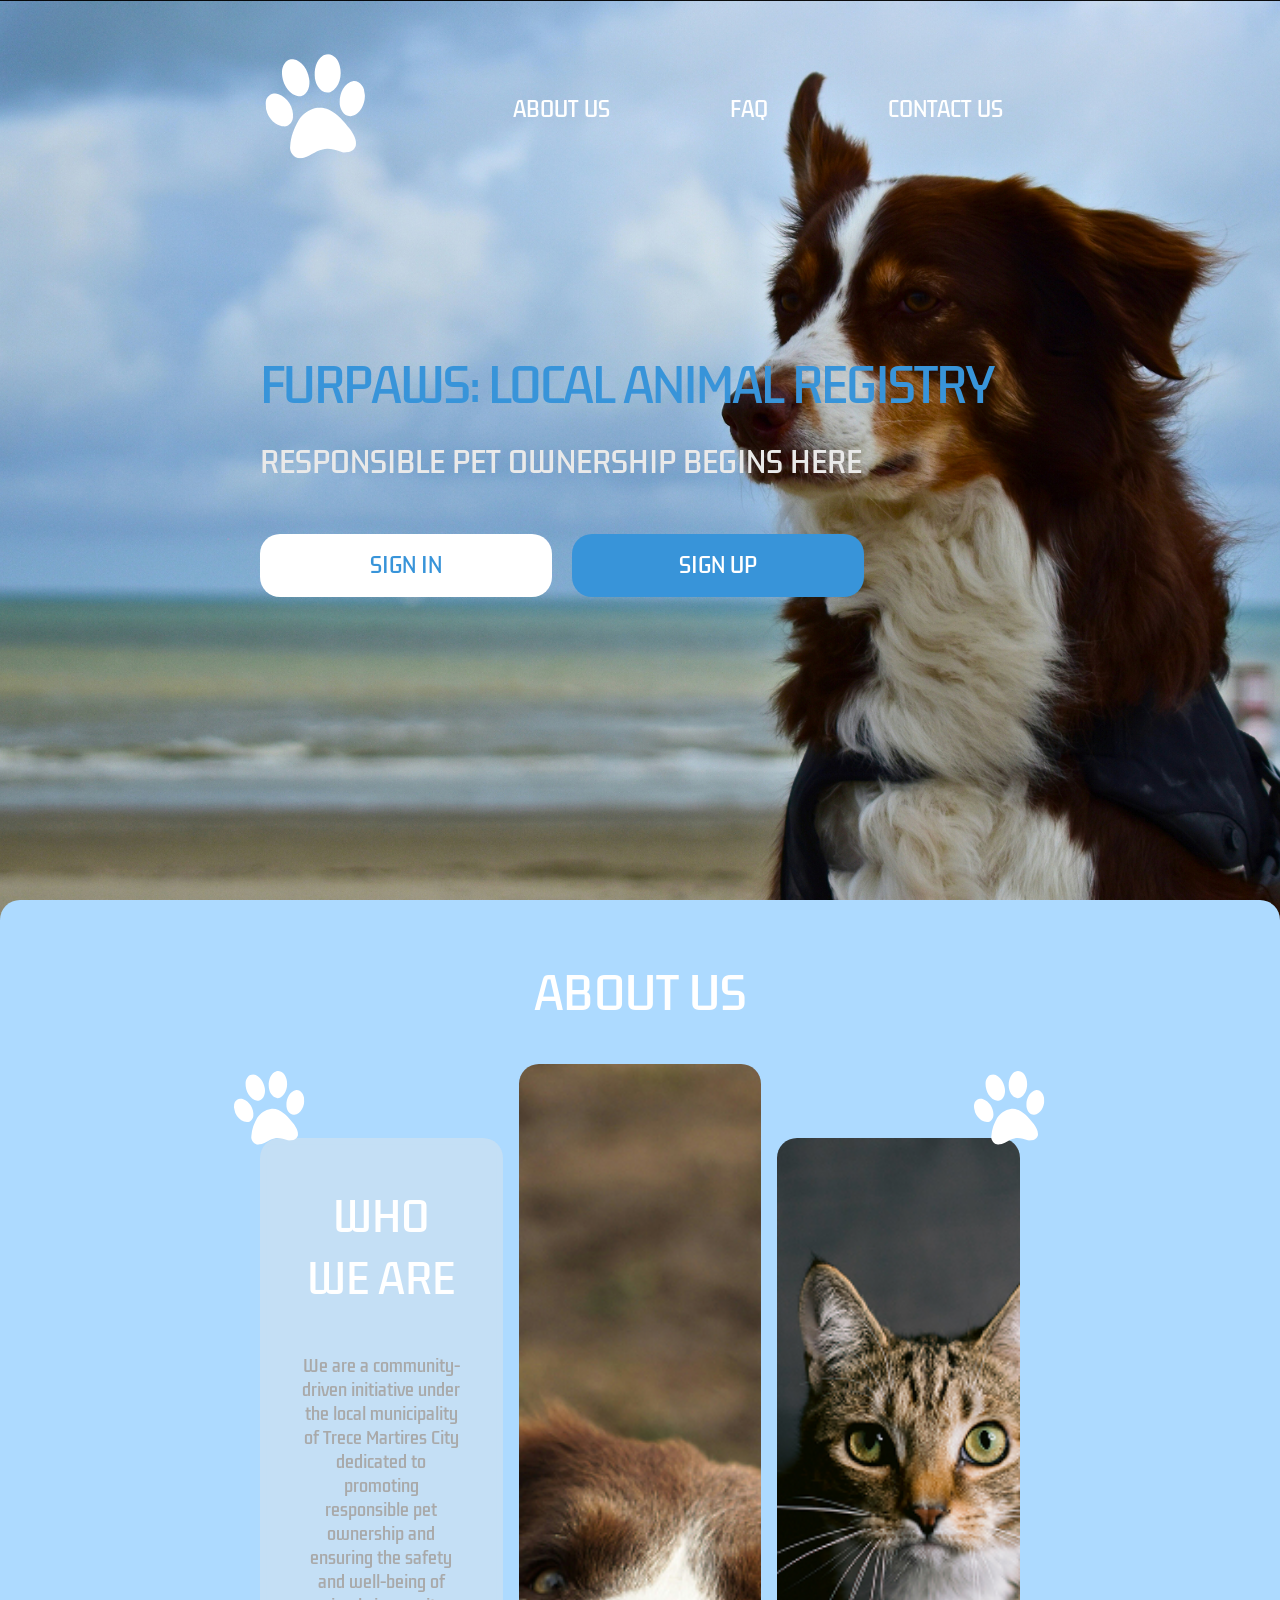
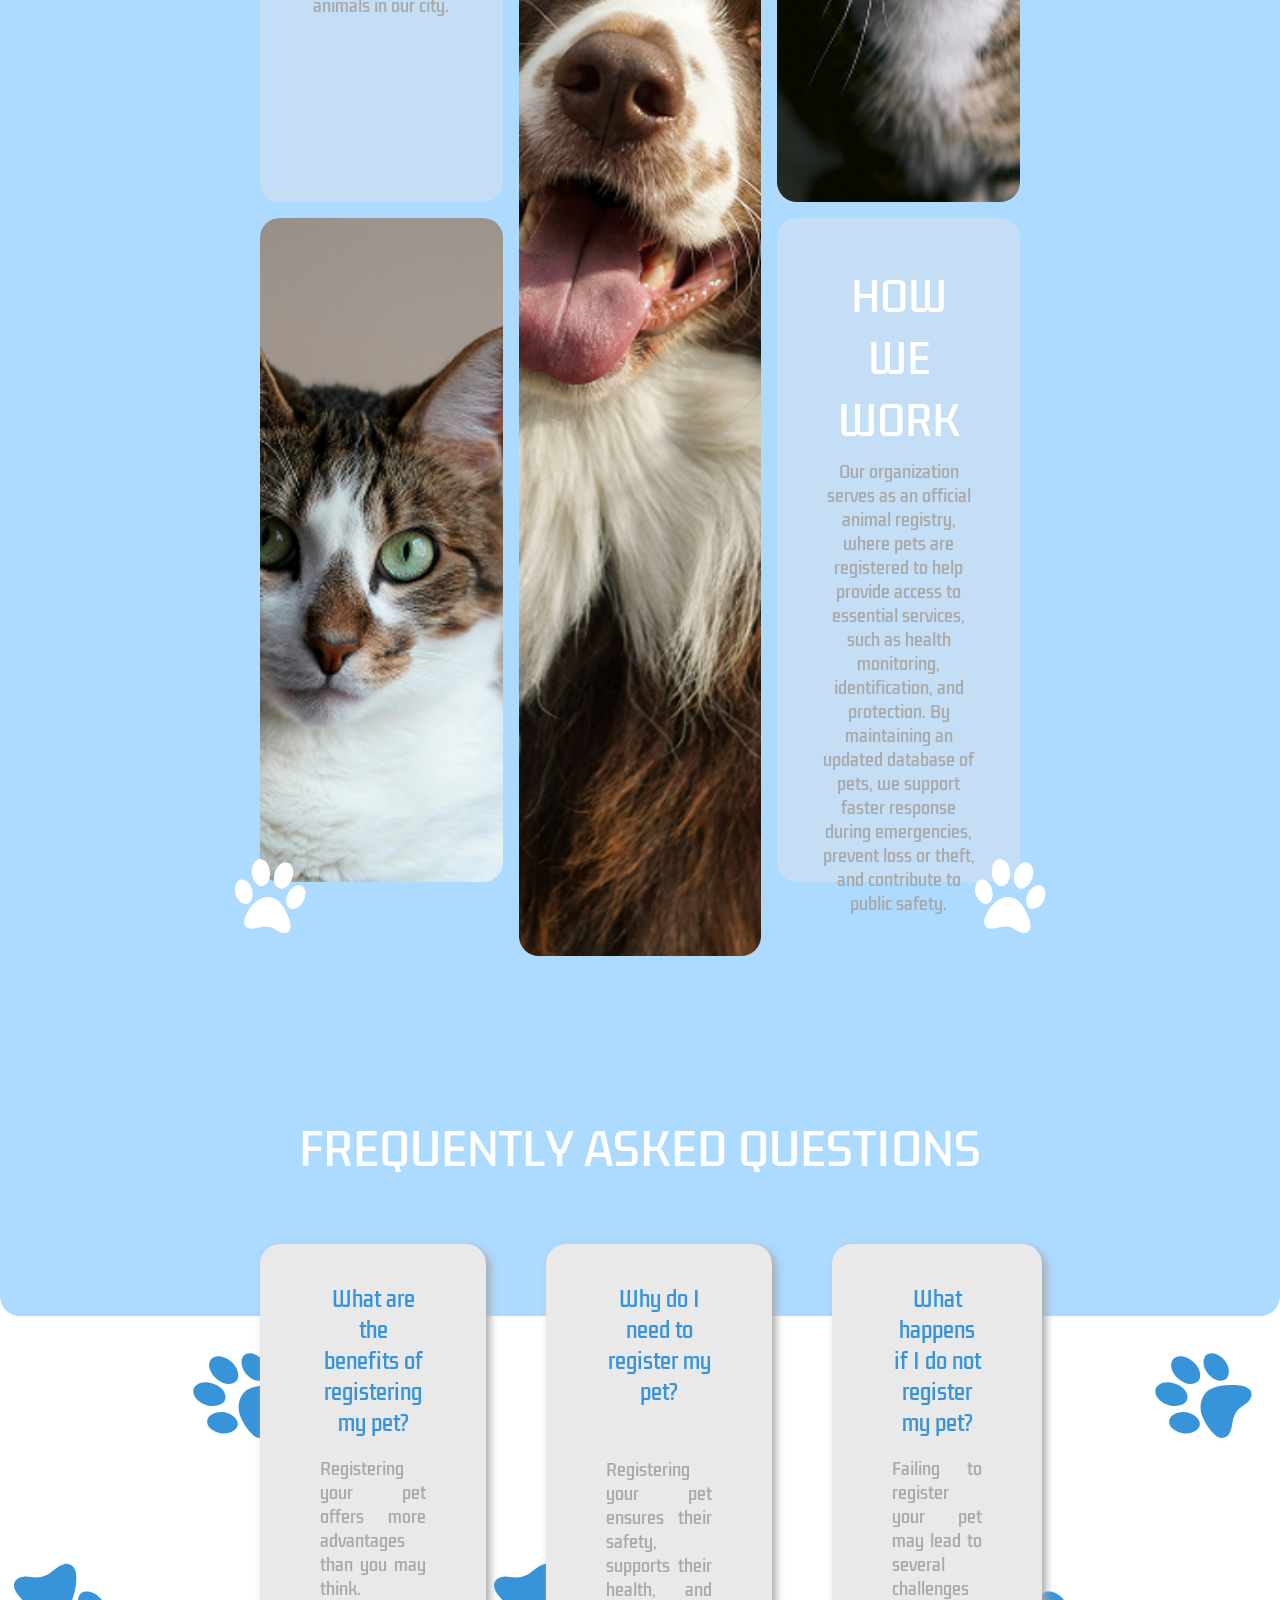
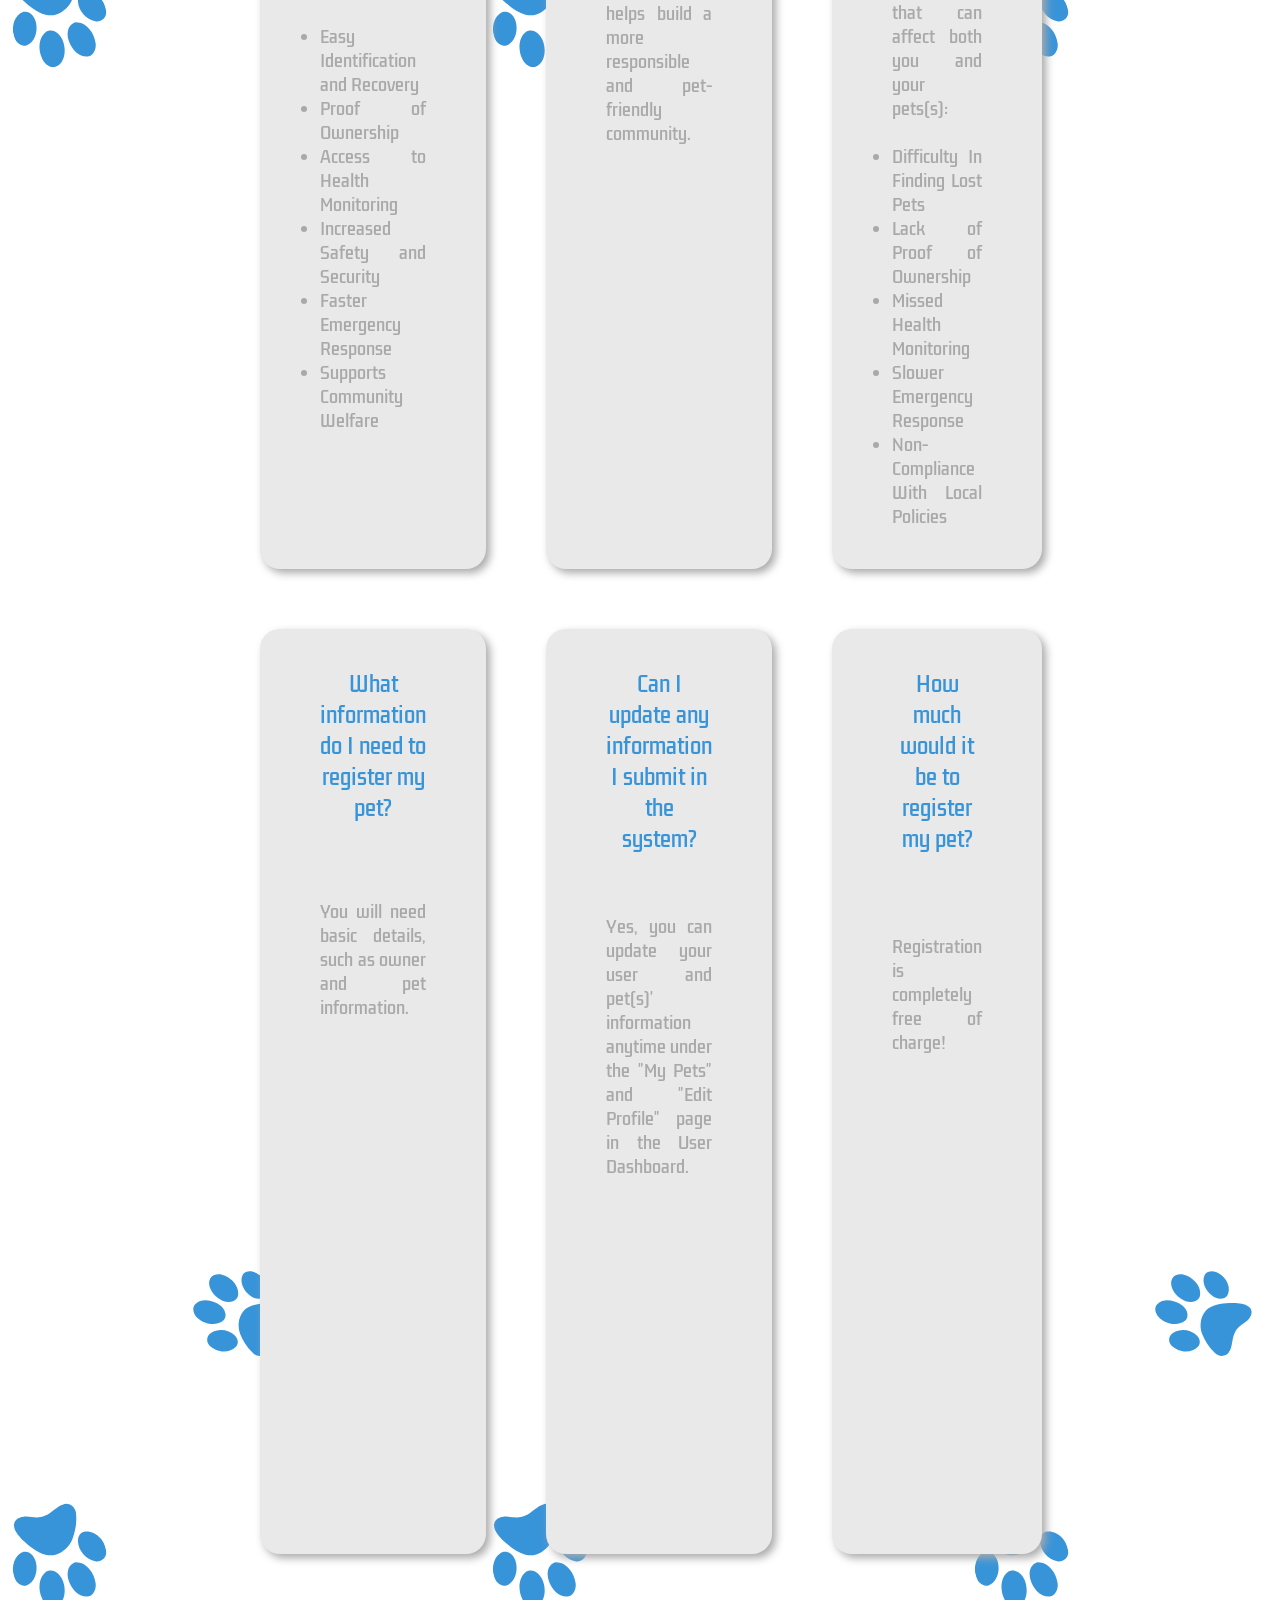
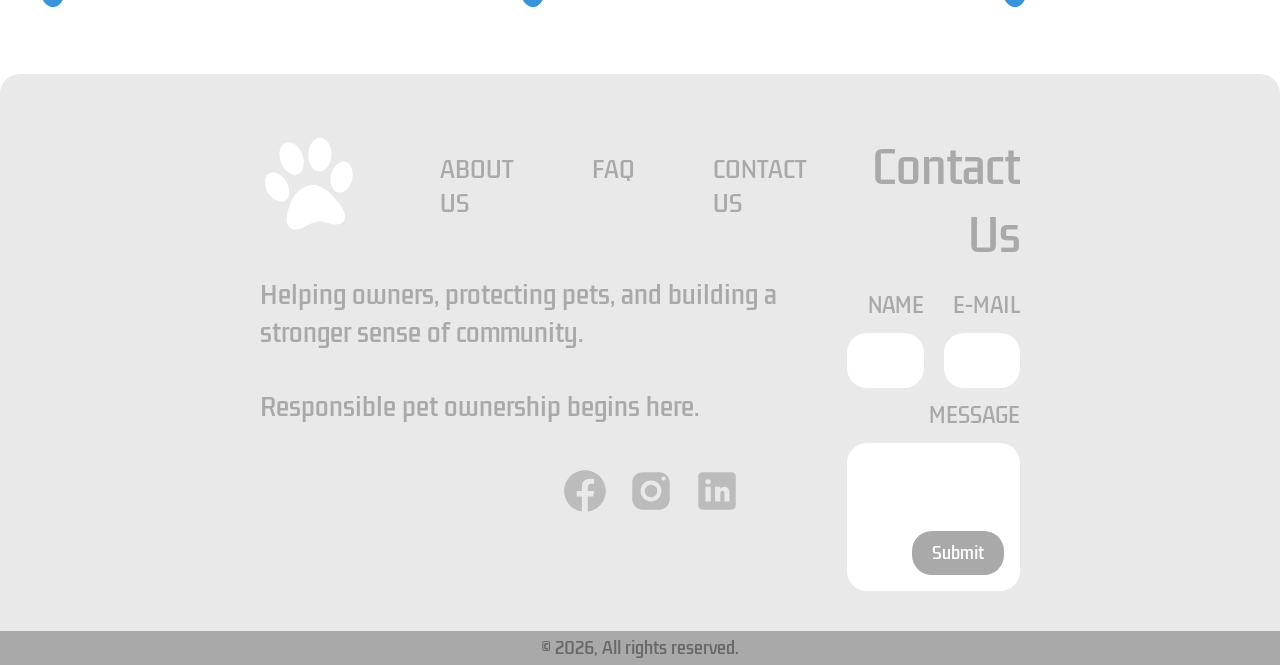
==== commit c7b3830d: "Update index.html" ====
--- a/index.html
+++ b/index.html
@@ -34,7 +34,7 @@
                         </div>
                   </div>
 
-                  <img class = "hero-banner-background" src="/assets/img/hero banner background.jpg">                  
+                  <img class = "hero-banner-background" src="assets/img/hero banner background.jpg">                  
             </section>
       </header>
       
@@ -237,4 +237,4 @@
       <script src="scripts/script.js"></script>
 </body>
 
-</html>+</html>
--- a/styles/style.css
+++ b/styles/style.css
@@ -37,7 +37,7 @@
       display: flex;
       font-size:  20px;
       list-style: none;
-      gap: 110px;
+      gap: 120px;
 }
 
 .header-navbar-links a {
@@ -82,7 +82,8 @@
 
 .hero-title {
       color: #3894D9;
-      font-size: 42px;
+      font-size: 46px;
+      letter-spacing: -2px;
 }
 
 .hero-subtitle {
@@ -168,6 +169,7 @@
       border-radius: 20px;
       padding: 40px;
       background-color: rgba(230, 230, 230, 0.4);
+      backdrop-filter: blur(4px);
 }
 
 #about-us-who-we-are-title, #about-us-how-we-work-title {
@@ -291,6 +293,7 @@
       margin: -120px 0px 120px 0px;
       padding: 40px 60px 40px 60px;
       background-color: #E9E9E9;
+      box-shadow: 4px 4px 8px #A9A9A9;
 }
 
 .faq-question {
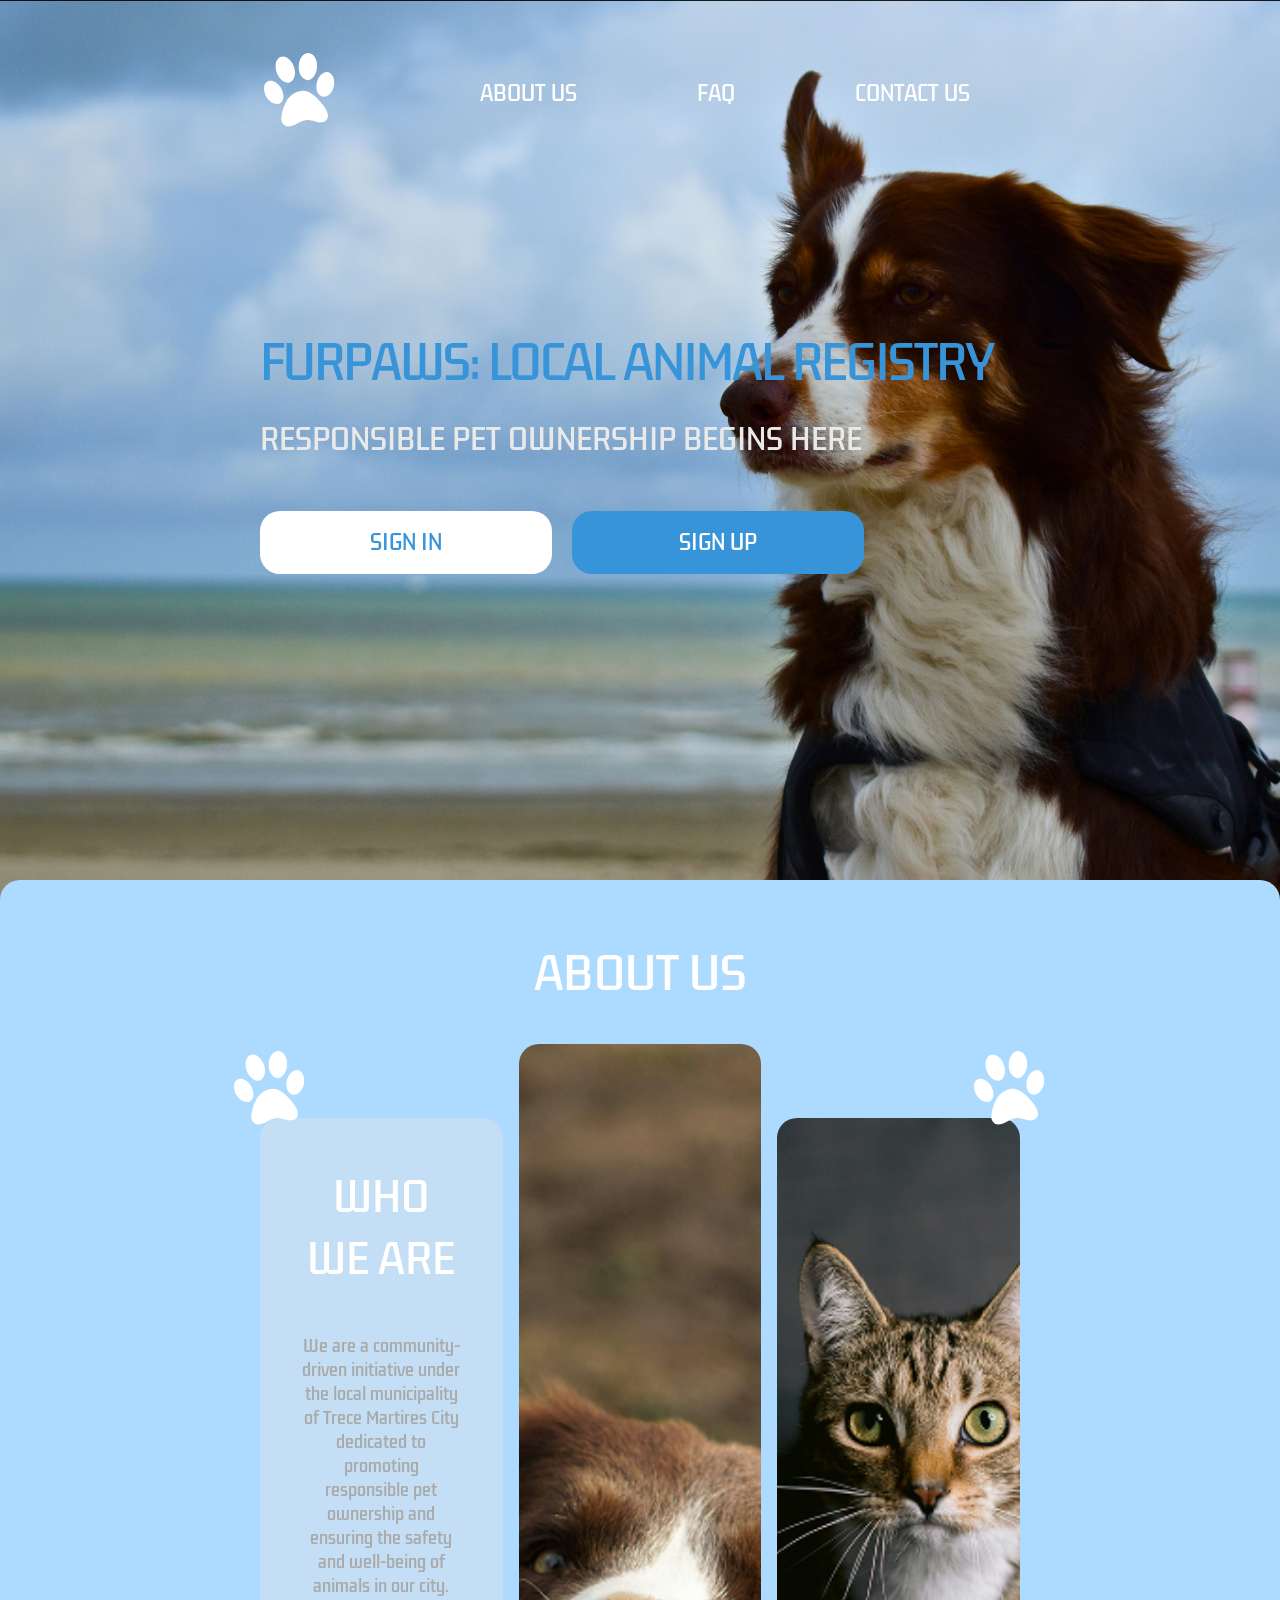
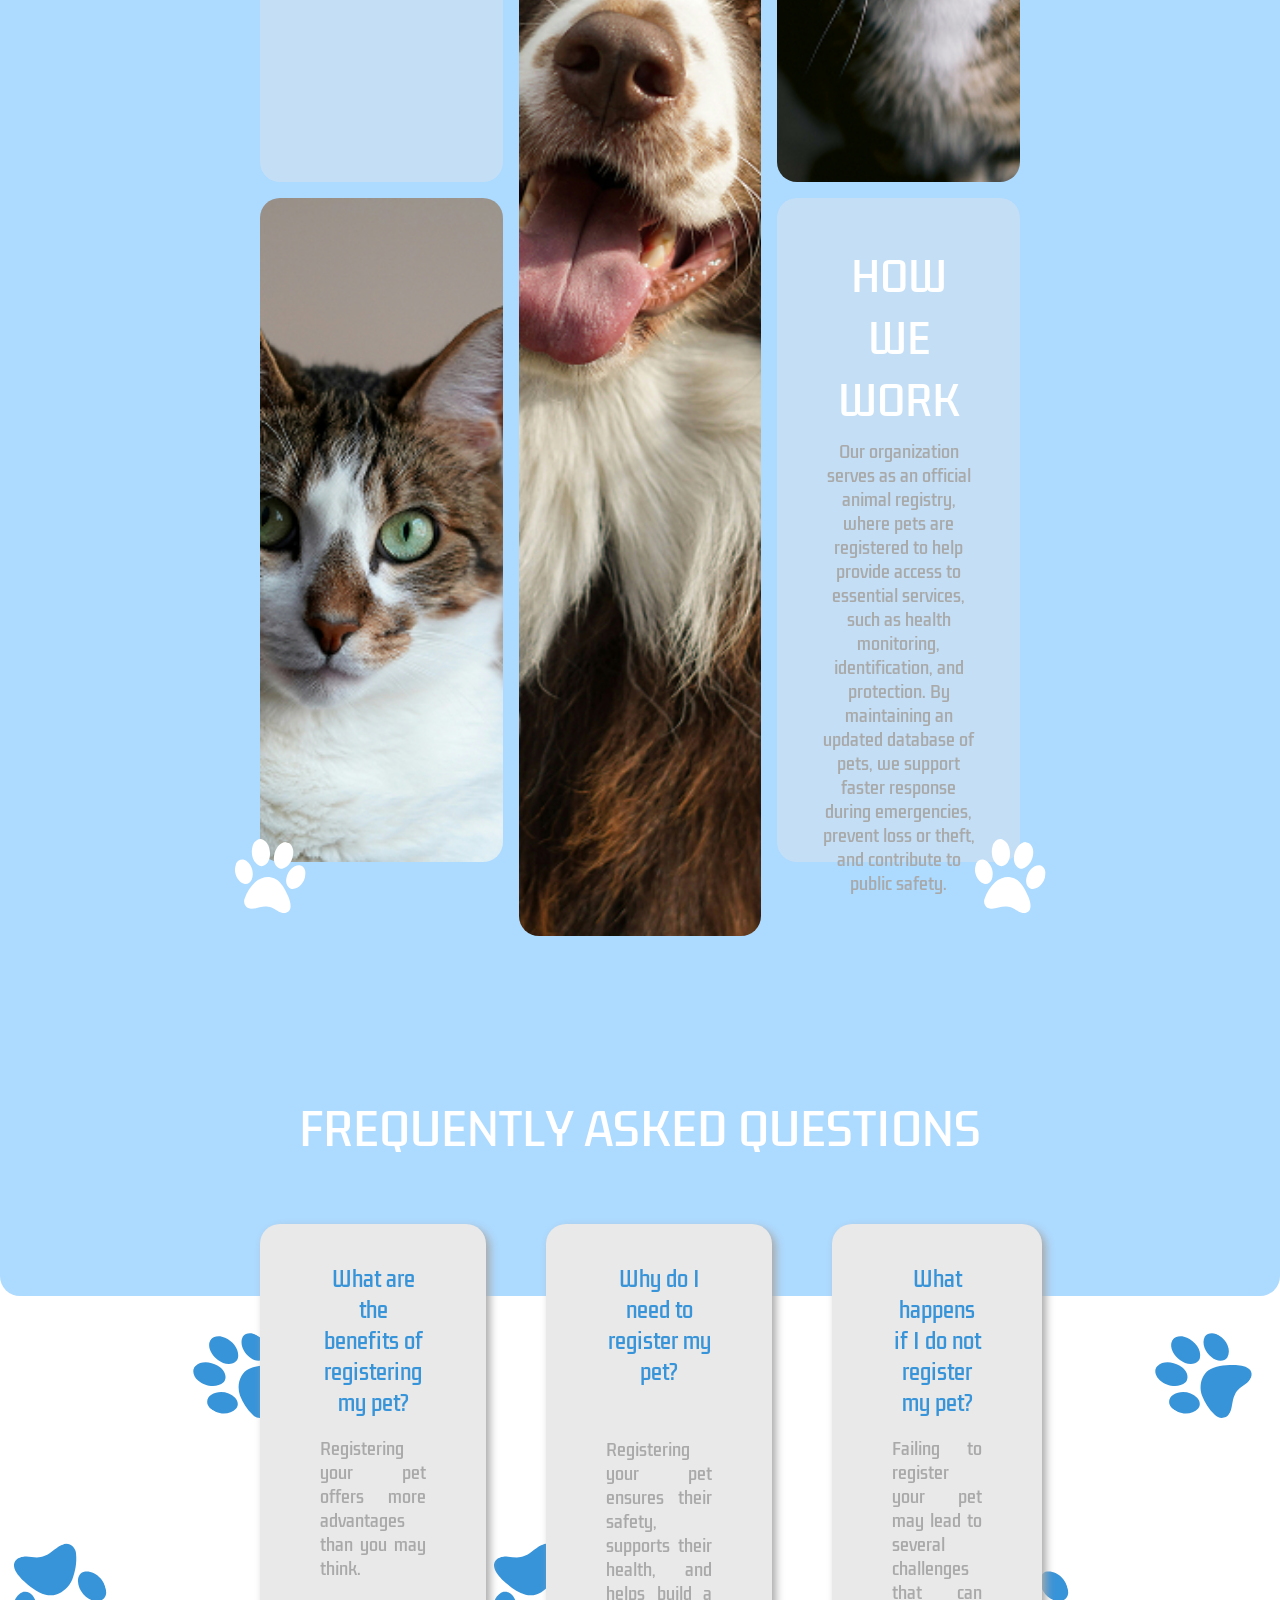
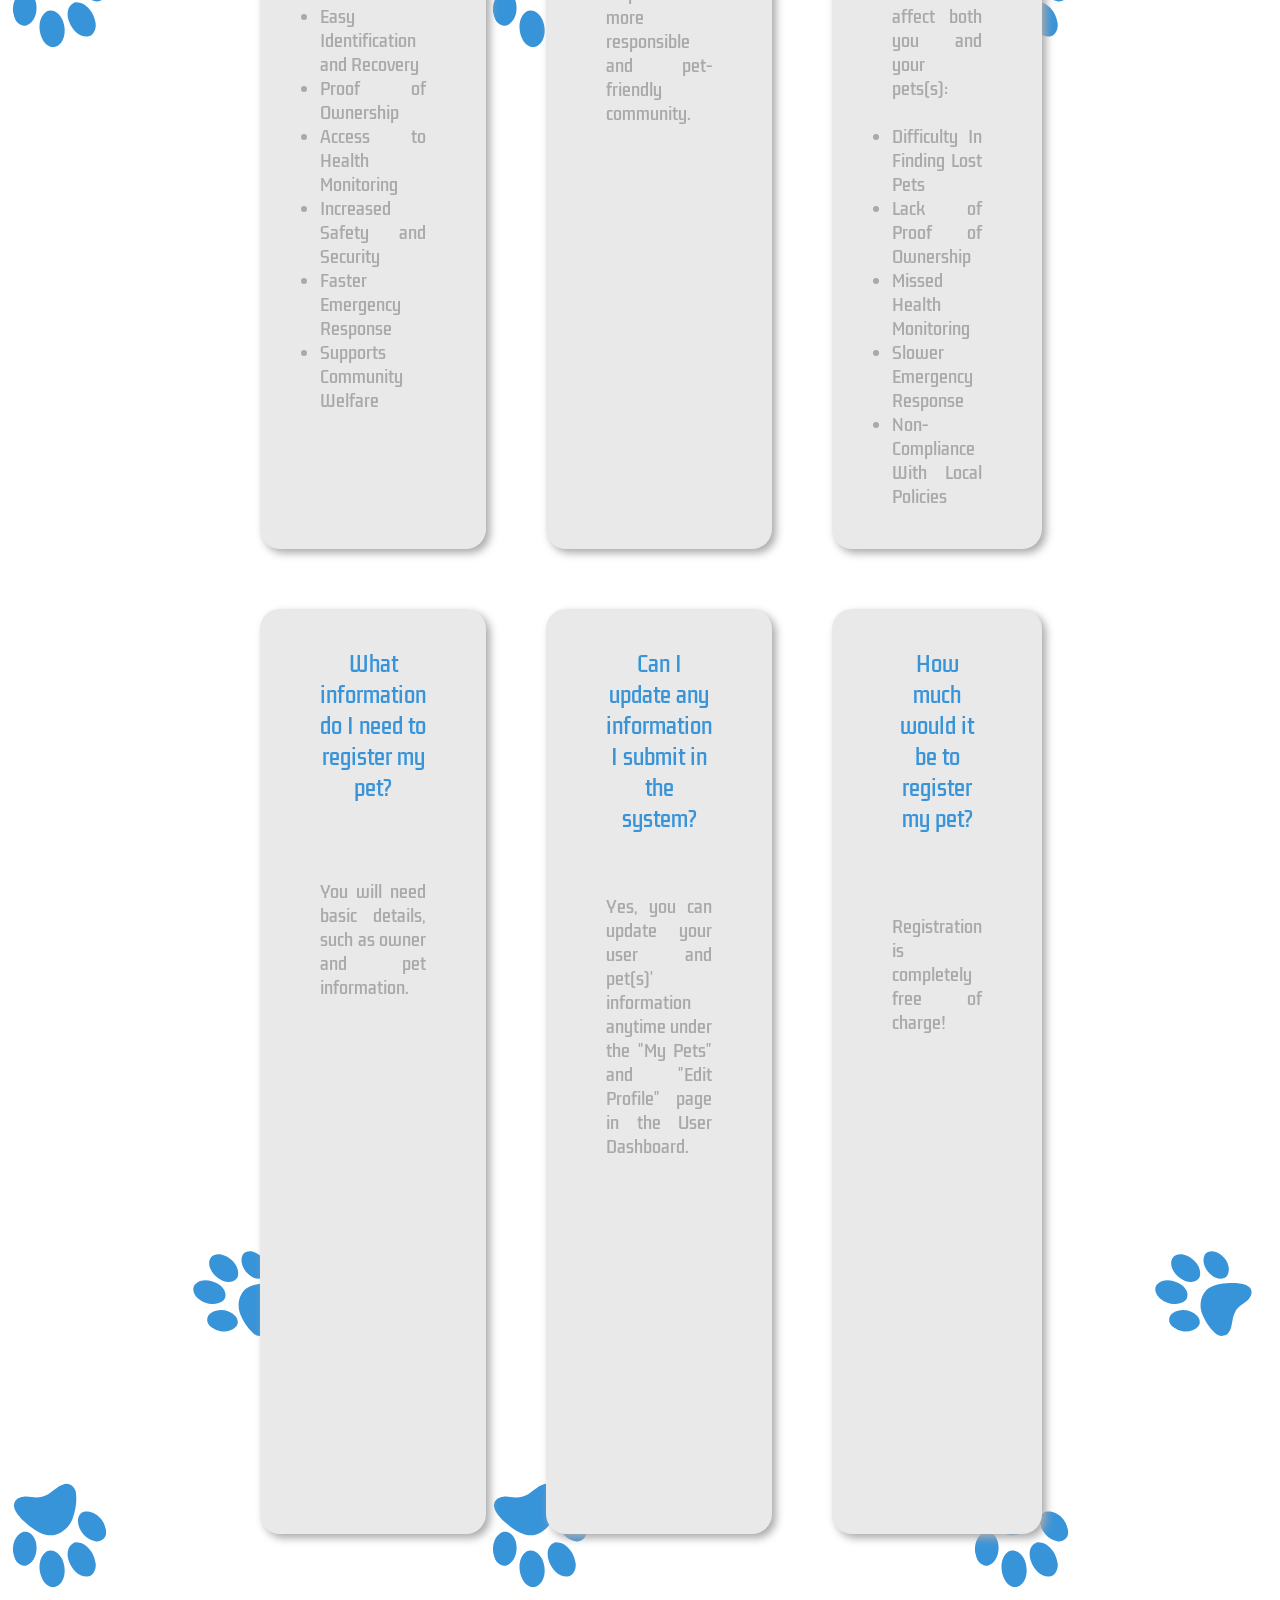
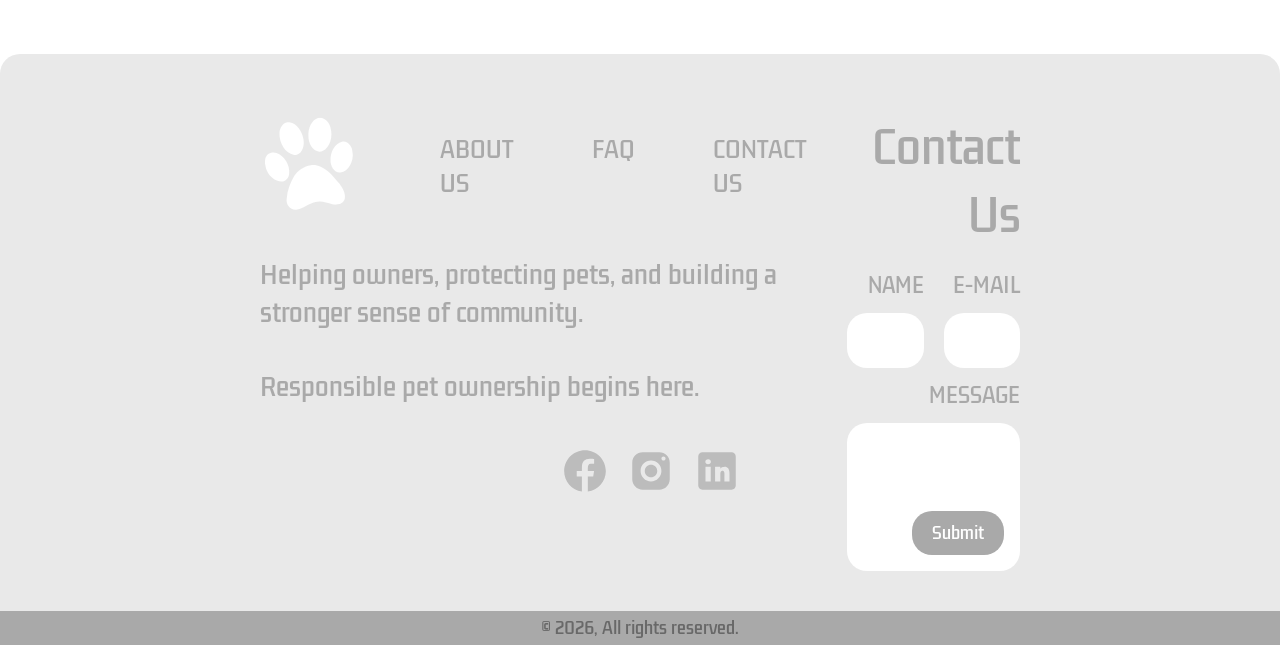
==== commit 07da2604: "minor bug fix" ====
--- a/index.html
+++ b/index.html
@@ -1,3 +1,5 @@
+
+<!--don't modify na plz, io-optimize ko pa lang kasi siya tsaka naka-track na rin sa list ko mga aayusin ko :(( -->
 
 <!DOCTYPE html>
 <html lang="en">
--- a/styles/style.css
+++ b/styles/style.css
@@ -1,4 +1,3 @@
-
 @font-face {
       font-family: "Kdam Thmor Pro";
       src: url("../assets/fonts/Kdam Thmor Pro/KdamThmorPro-Regular.ttf") format("truetype");
@@ -19,9 +18,13 @@
       background: #FFFFFF;
 }
 
+#header {
+      position: relative;
+}
+
 .header-navbar {
       position: absolute;
-      z-index: 100;
+      z-index: 3;
       top: 0;
       right: 0;
       left: 0;
@@ -33,6 +36,10 @@
       background: transparent;
 }
 
+.header-navbar img {
+    width: 80px;
+}
+
 .header-navbar-links {
       display: flex;
       font-size:  20px;
@@ -50,34 +57,31 @@
 }
 
 .hero {
-      position: relative;
-      z-index: 0;
-      width: 100%;
-      height: calc(100vh + 20px);
-      overflow: hidden;
+    position: relative;
+    width: 100%;
+    height: 100vh;
+    overflow: hidden;
 }
 
 .hero-banner-background {
-      position: absolute;
-      z-index: 1;
-      inset: 0;
-      width: 100%;
-      height: 100%;
-      object-fit: cover;
-      object-position: top;
-      pointer-events: none;
+    position: absolute;
+    inset: 0;
+    width: 100%;
+    height: 100%;
+    object-fit: cover;
+    z-index: 0;
 }
 
 .hero-content {
-      position: relative;
-      z-index: 2;
-      height: 100%;
-      display: flex;
-      flex-direction: column;
-      align-items: flex-start;
-      justify-content: flex-start;
-      padding: 350px 260px 80px 260px;
-      gap: 20px;
+    position: relative;
+    z-index: 2;
+    height: 100%;
+    display: flex;
+    flex-direction: column;
+    justify-content: center;
+    align-items: flex-start;
+    padding: 0 260px;
+    gap: 20px;
 }
 
 .hero-title {
@@ -498,4 +502,4 @@
       margin: 0px -260px 0px -260px;
       padding: 5px;
       background-color: #A9A9A9;
-}+}
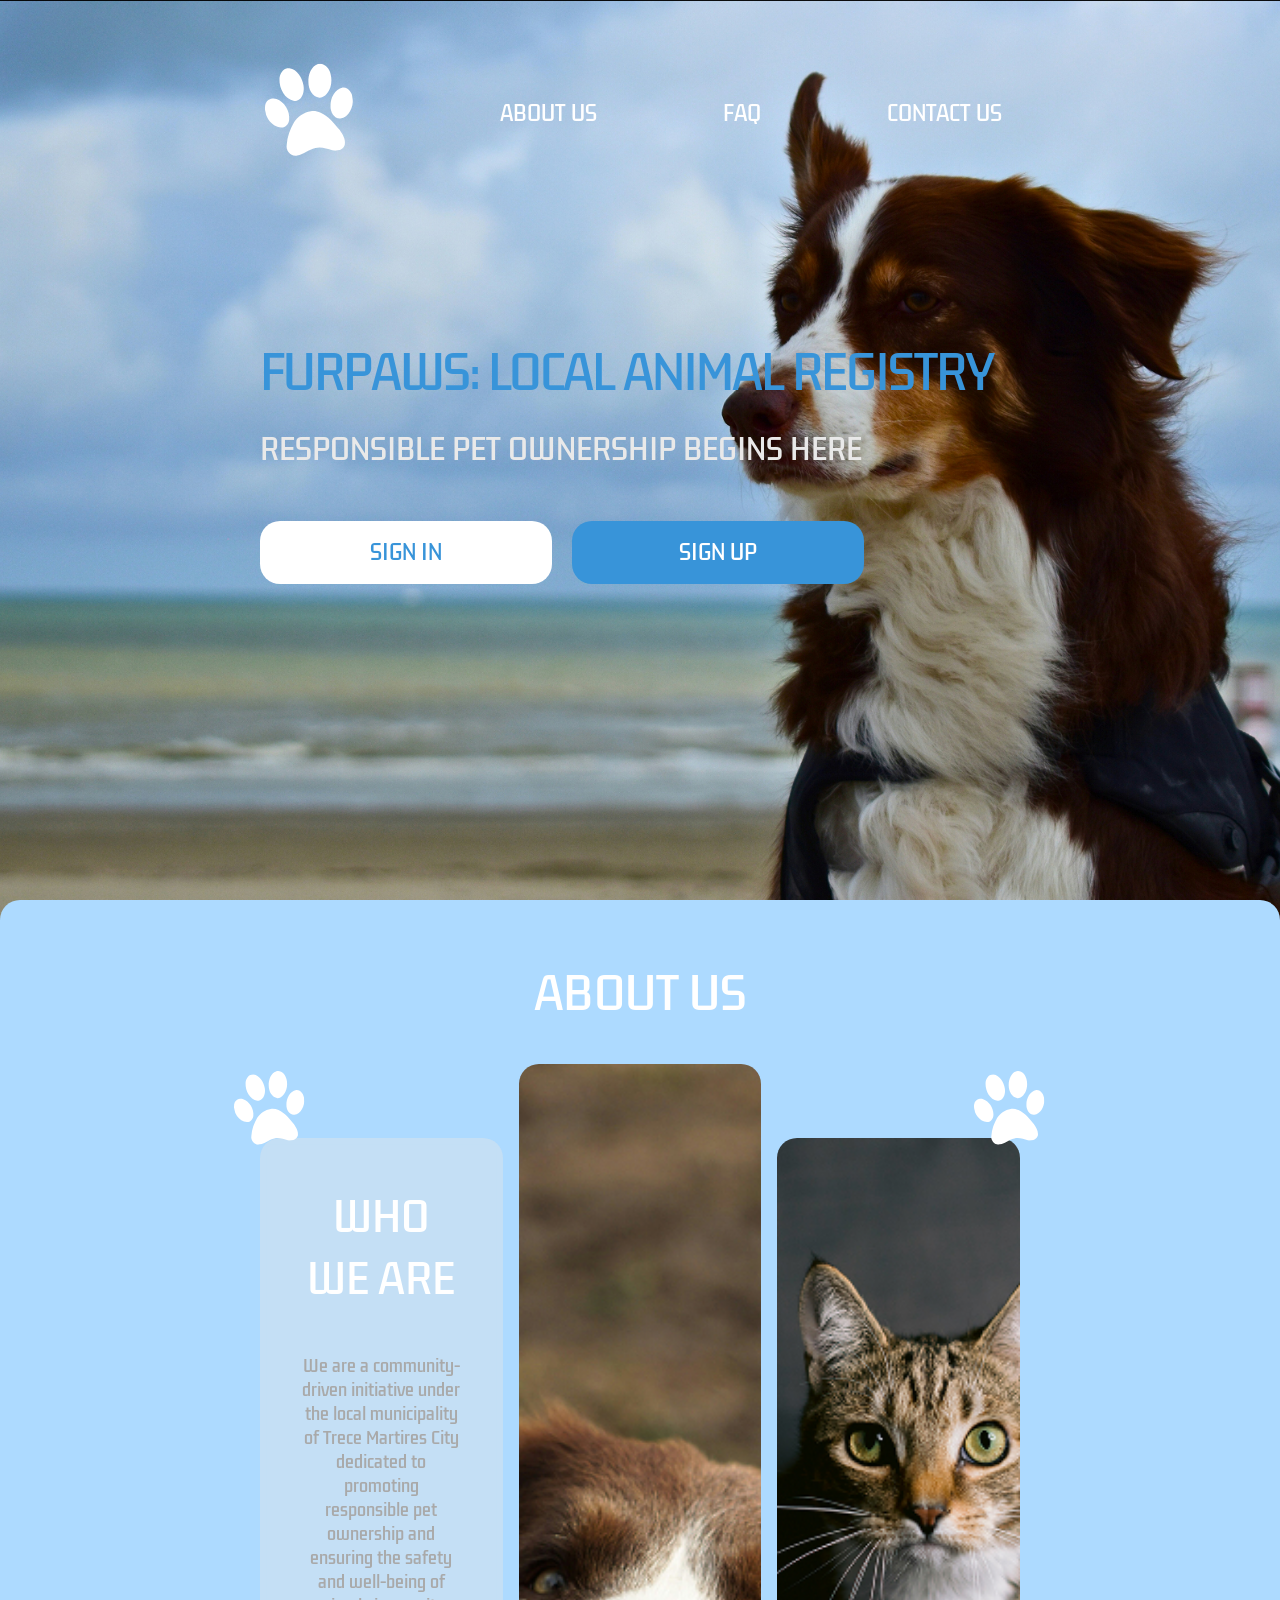
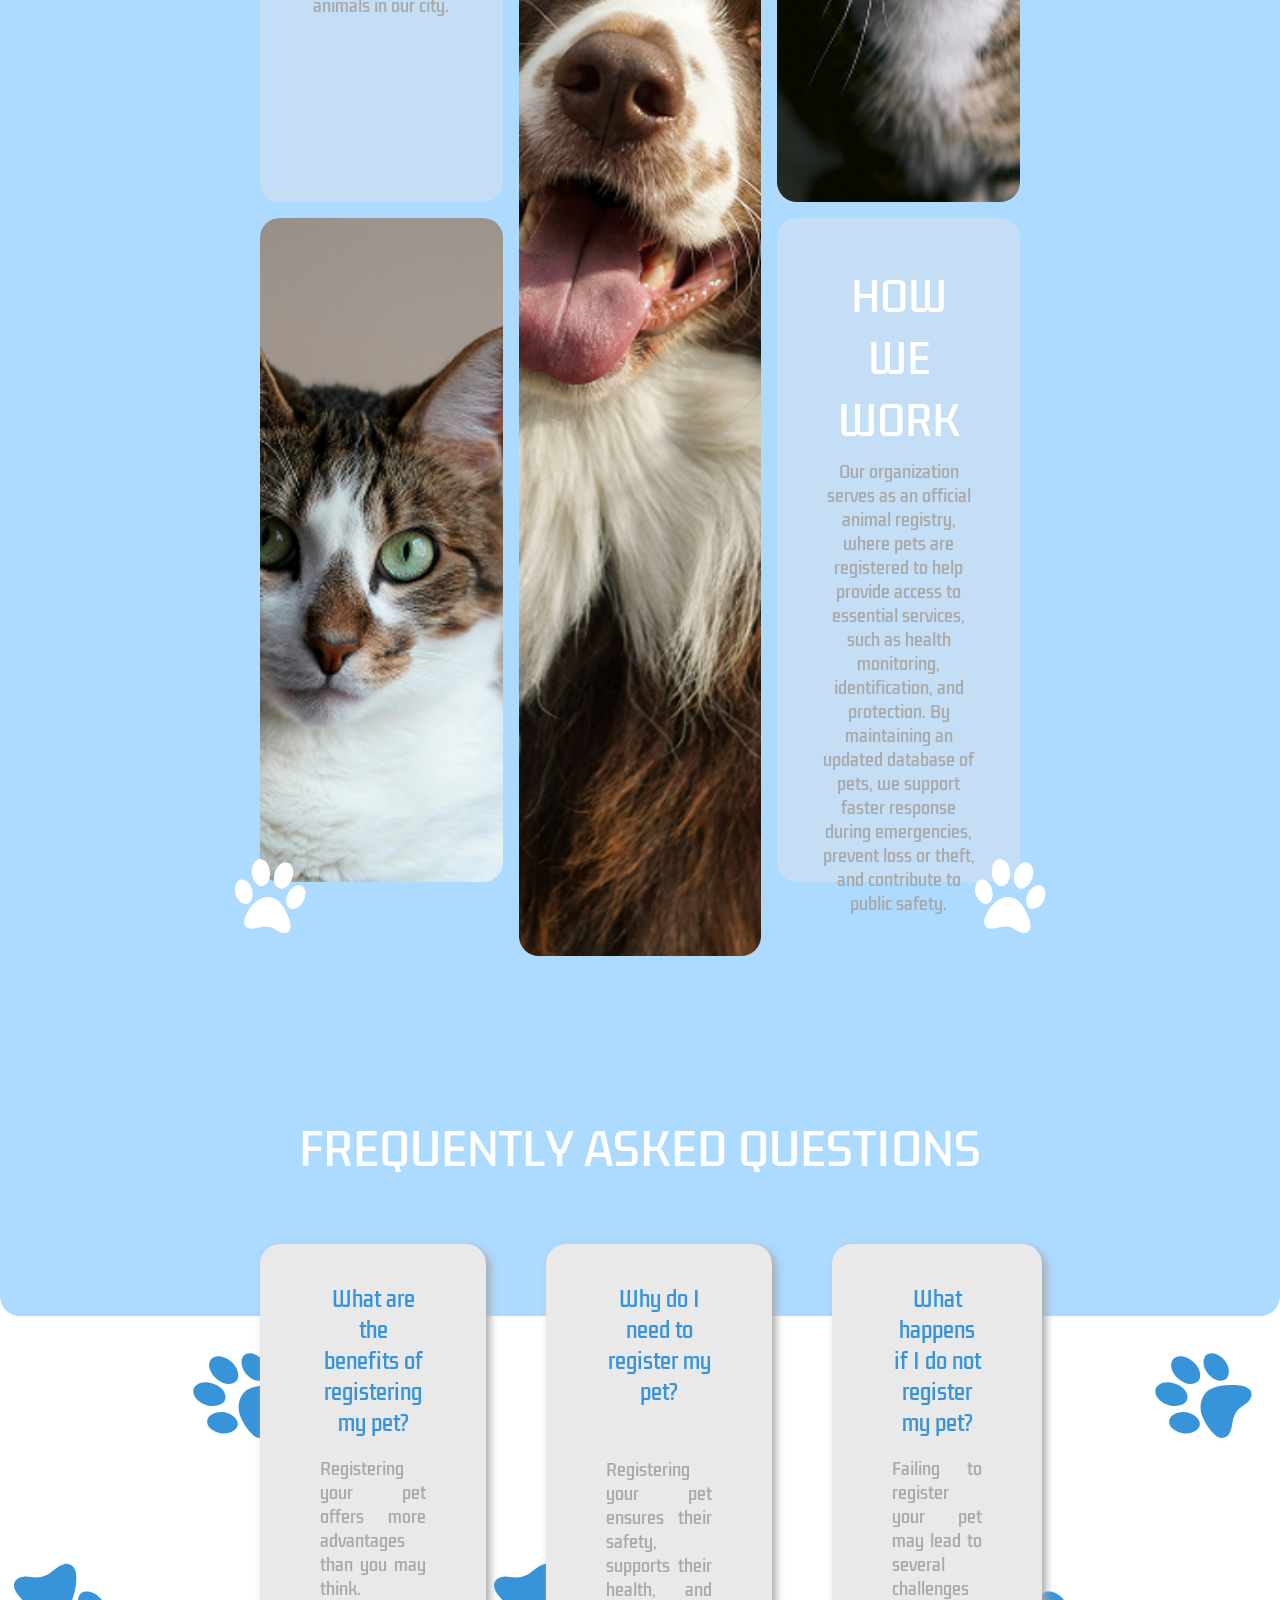
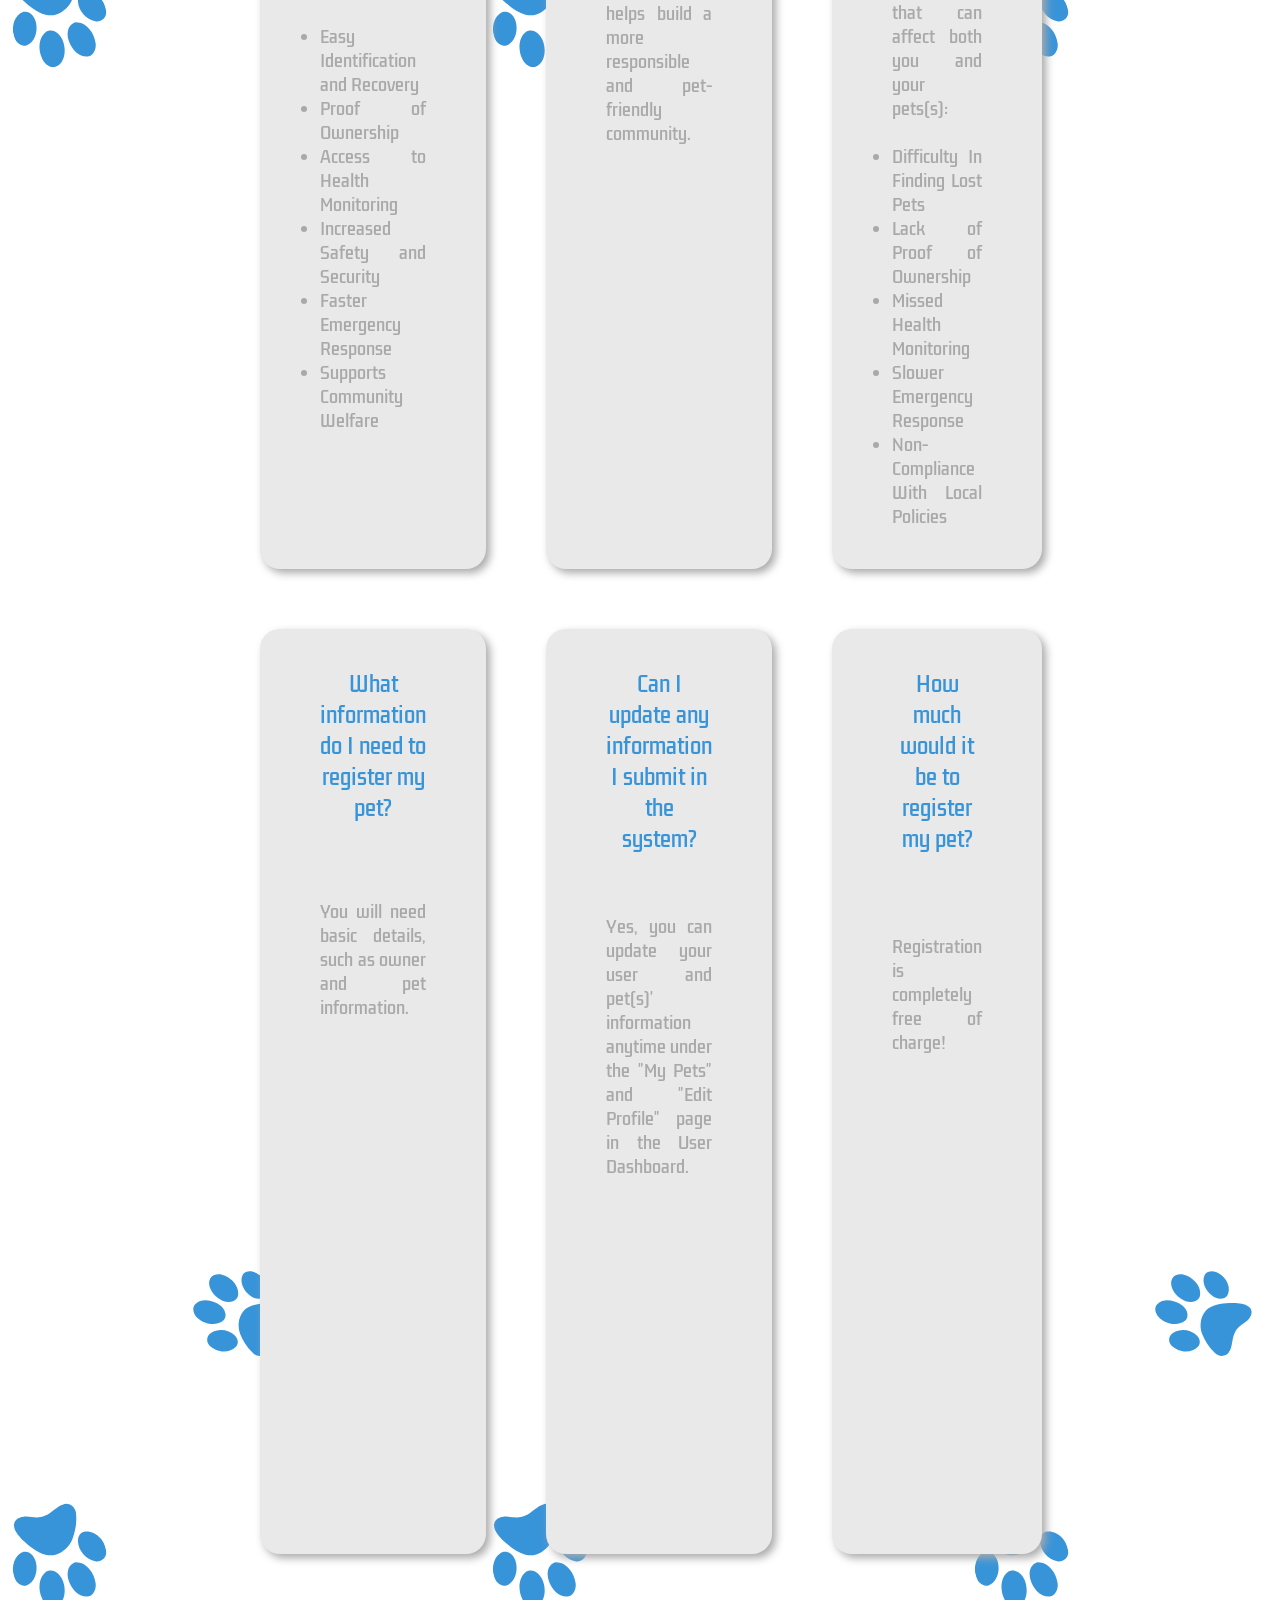
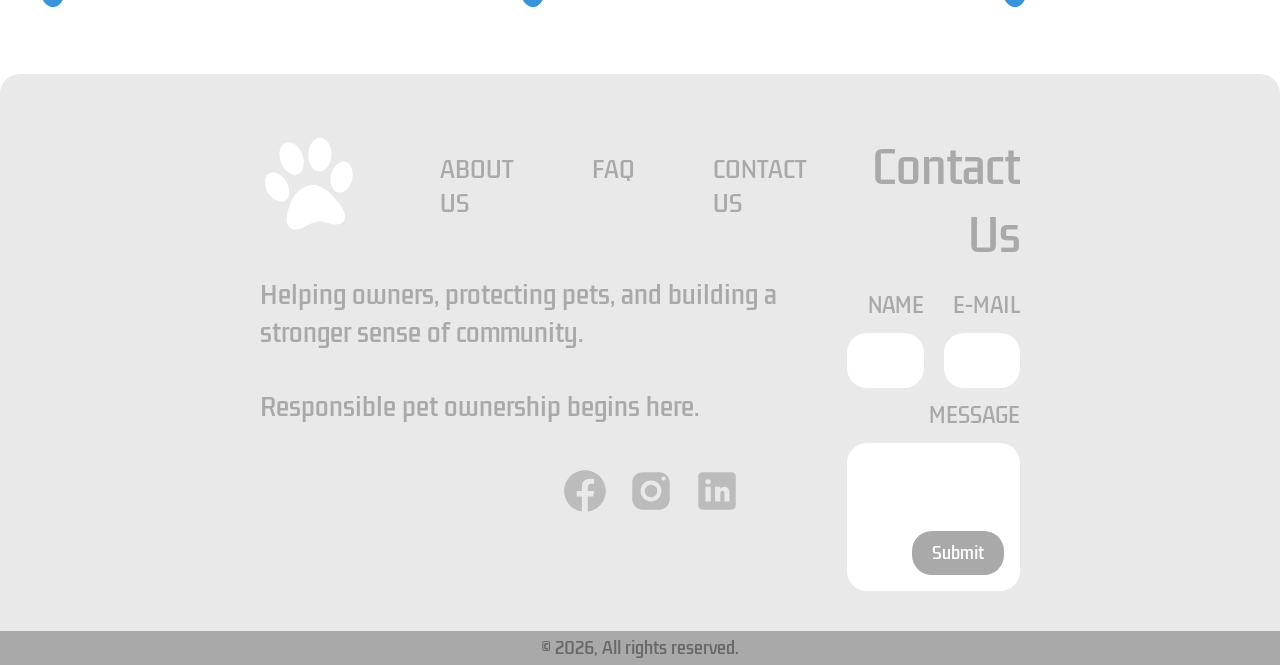
==== commit 7a0c5f1e: "updated index.html and style.css" ====
--- a/index.html
+++ b/index.html
@@ -1,5 +1,3 @@
-
-<!--don't modify na plz, io-optimize ko pa lang kasi siya tsaka naka-track na rin sa list ko mga aayusin ko :(( -->
 
 <!DOCTYPE html>
 <html lang="en">
--- a/styles/style.css
+++ b/styles/style.css
@@ -1,3 +1,4 @@
+
 @font-face {
       font-family: "Kdam Thmor Pro";
       src: url("../assets/fonts/Kdam Thmor Pro/KdamThmorPro-Regular.ttf") format("truetype");
@@ -31,20 +32,20 @@
       display: flex;
       align-items: center;
       justify-content: left;
-      padding: 50px 260px 0px 260px;
+      padding: 60px 260px 0px 260px;
       gap: 140px;
       background: transparent;
 }
 
 .header-navbar img {
-    width: 80px;
+    width: 100px;
 }
 
 .header-navbar-links {
       display: flex;
       font-size:  20px;
       list-style: none;
-      gap: 120px;
+      gap: 126px;
 }
 
 .header-navbar-links a {
@@ -59,7 +60,7 @@
 .hero {
     position: relative;
     width: 100%;
-    height: 100vh;
+    height: calc(100vh + 20px);
     overflow: hidden;
 }
 
@@ -68,6 +69,7 @@
     inset: 0;
     width: 100%;
     height: 100%;
+    object-position: top;
     object-fit: cover;
     z-index: 0;
 }
@@ -80,7 +82,7 @@
     flex-direction: column;
     justify-content: center;
     align-items: flex-start;
-    padding: 0 260px;
+    padding: 0px 260px 0px 260px;
     gap: 20px;
 }
 
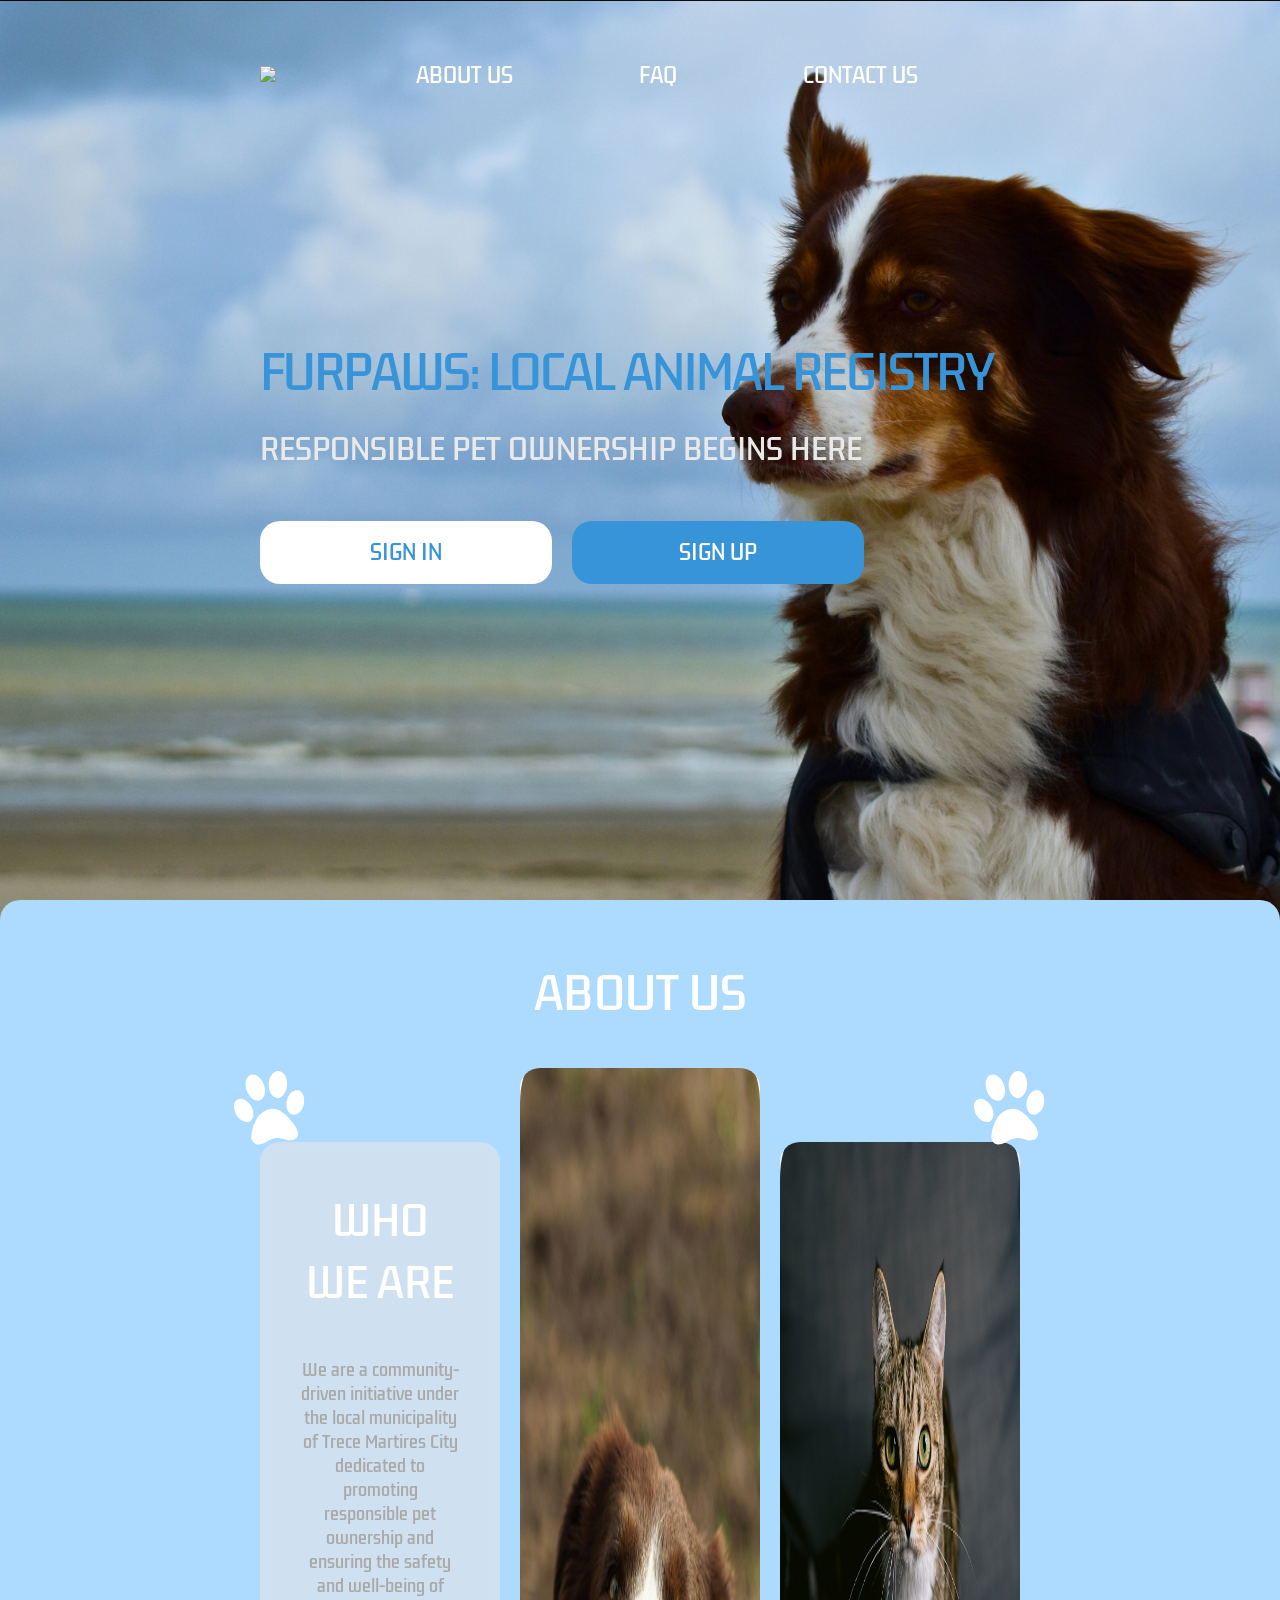
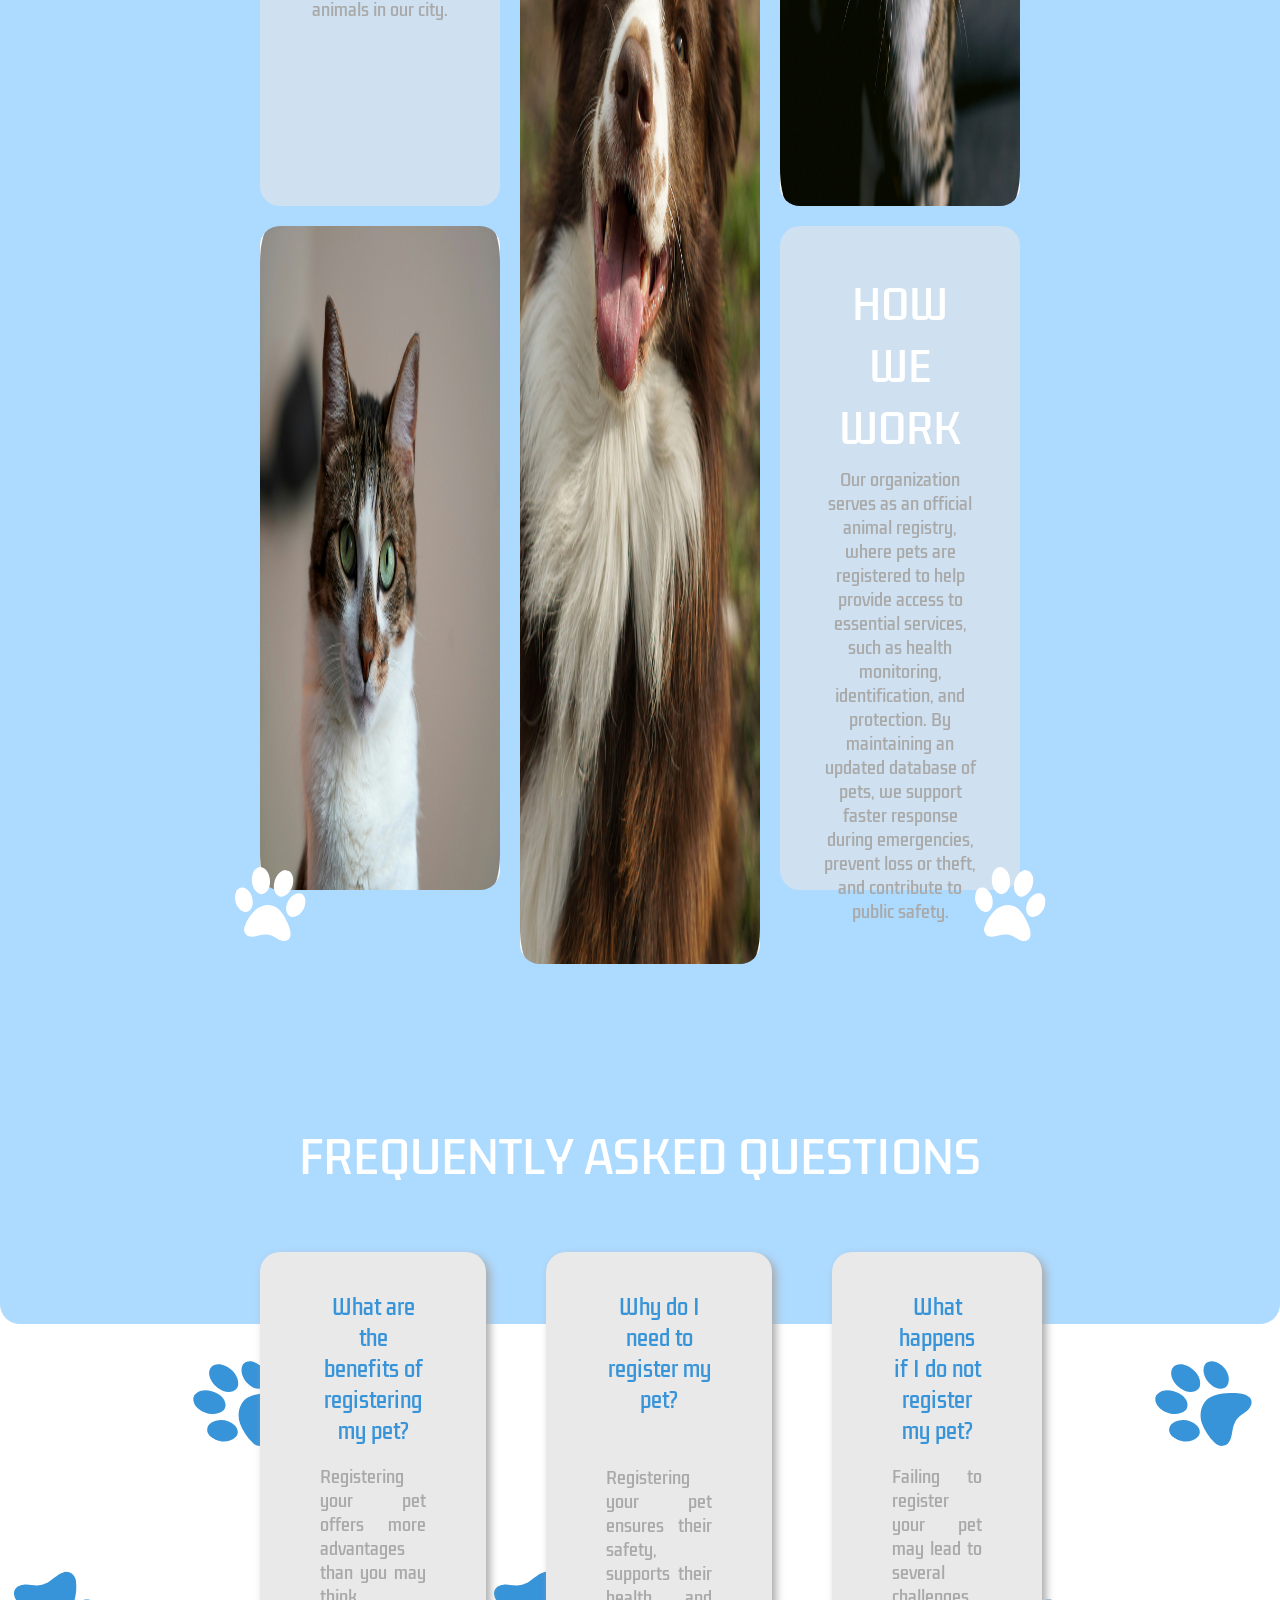
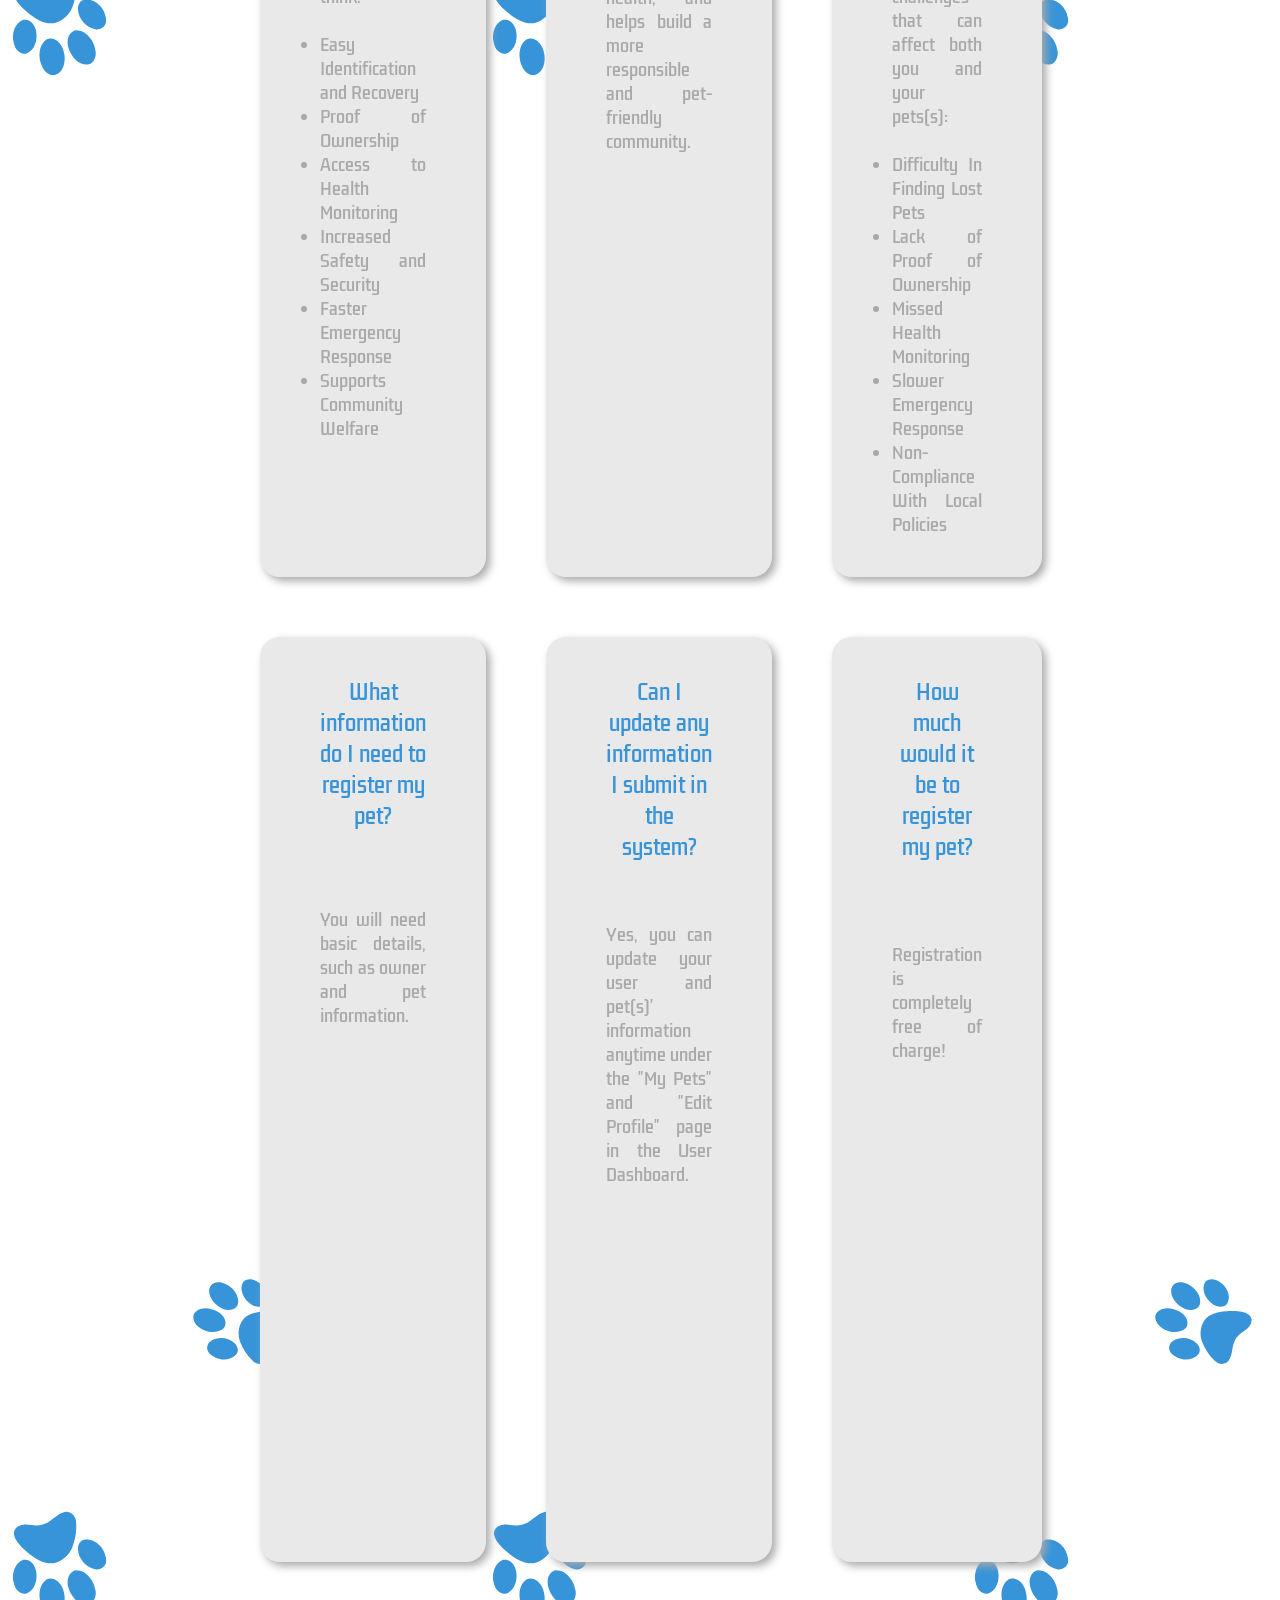
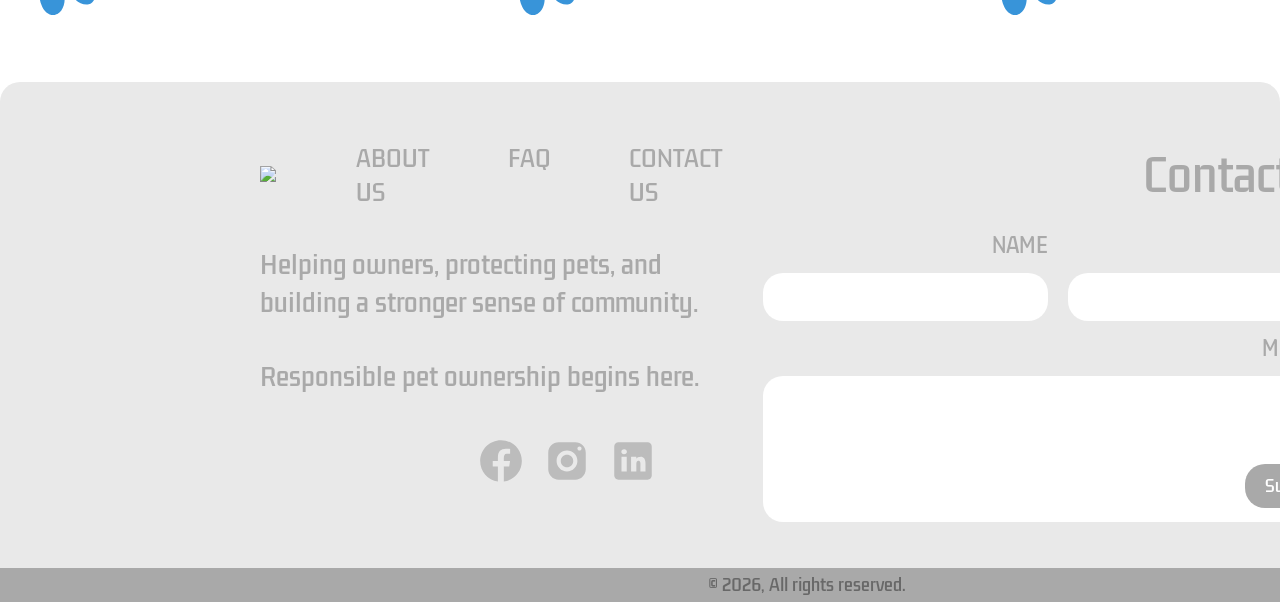
==== commit 7822591e: "logo" ====
--- a/index.html
+++ b/index.html
@@ -13,7 +13,7 @@
       <header id="header">
             <nav class="header-navbar">
                   <a href="#header">
-                        <img src="assets/svg/about us paw print 1.svg">
+                        <img src="assets/img/1.png">
                   </a>
                   
                   <ul class="header-navbar-links">
@@ -101,6 +101,7 @@
                               <div class="faq-question">
                                     <p>What are the benefits of registering my pet?</p>
                               </div>
+
                               <div class="faq1-answer">
                                     <p>Registering your pet offers more advantages than you may think.<p><br>
                                     <ul>
@@ -120,6 +121,7 @@
                               <div class="faq-question">
                                     <p>Why do I need to register my pet?</p>
                               </div>
+
                               <div class="faq2-answer">
                                     <p>Registering your pet ensures their safety, supports their health, and helps build a more responsible and pet-friendly community.</p>
                               </div>
@@ -131,6 +133,7 @@
                               <div class="faq-question">
                                     <p>What happens if I do not register my pet?</p>
                               </div>
+
                               <div class="faq3-answer">
                                     <p>Failing to register your pet may lead to several challenges that can affect both you and your pets(s): <p><br>
                                     <ul>
@@ -149,6 +152,7 @@
                               <div class="faq-question">
                                     <p>What information do I need to register my pet?</p>
                               </div>
+
                               <div class="faq4-answer">
                                     <p>You will need basic details, such as owner and pet information.</p>
                               </div>
@@ -160,6 +164,7 @@
                               <div class="faq-question">
                                     <p>Can I update any information I submit in the system?</p>
                               </div>
+
                               <div class="faq5-answer">
                                     <p>Yes, you can update your user and pet(s)' information anytime under the "My Pets" and "Edit Profile" page in the User Dashboard.</p>
                               </div>
@@ -171,6 +176,7 @@
                               <div class="faq-question">
                                     <p>How much would it be to register my pet?</p>
                               </div>
+                              
                               <div class="faq6-answer">
                                     <p>Registration is completely free of charge!</p>
                               </div>
@@ -183,7 +189,7 @@
             <div class="footer-left">                  
                   <nav class="footer-navbar">
                         <a href="#header">
-                              <img src="assets/svg/about us paw print 1.svg">
+                              <img src="assets/img/1.png">
                         </a>
 
                         <ul class="footer-navbar-links">
@@ -206,7 +212,7 @@
             <div class="footer-right">
                   <p class="contact-us-title">Contact Us</p>
                   <div class="contact-form">
-                        <form method="POST">
+                        <form>
                               <div class="form-row">
                                     <div class="form-field">
                                           <label>NAME</label>
--- a/styles/style.css
+++ b/styles/style.css
@@ -26,19 +26,14 @@
 .header-navbar {
       position: absolute;
       z-index: 3;
-      top: 0;
-      right: 0;
-      left: 0;
       display: flex;
       align-items: center;
-      justify-content: left;
       padding: 60px 260px 0px 260px;
       gap: 140px;
-      background: transparent;
 }
 
 .header-navbar img {
-    width: 100px;
+      width: 140px;
 }
 
 .header-navbar-links {
@@ -58,32 +53,27 @@
 }
 
 .hero {
-    position: relative;
-    width: 100%;
-    height: calc(100vh + 20px);
-    overflow: hidden;
+      height: calc(100vh + 20px);
 }
 
 .hero-banner-background {
-    position: absolute;
-    inset: 0;
-    width: 100%;
-    height: 100%;
-    object-position: top;
-    object-fit: cover;
-    z-index: 0;
+      position: absolute;
+      inset: 0;
+      width: 100%;
+      height: 100%;
+      object-fit: cover;
+      object-position: top;
 }
 
 .hero-content {
-    position: relative;
-    z-index: 2;
-    height: 100%;
-    display: flex;
-    flex-direction: column;
-    justify-content: center;
-    align-items: flex-start;
-    padding: 0px 260px 0px 260px;
-    gap: 20px;
+      position: relative;
+      z-index: 1;
+      height: 100%;
+      display: flex;
+      flex-direction: column;
+      justify-content: center;
+      padding-left: 260px;
+      gap: 20px;
 }
 
 .hero-title {
@@ -95,7 +85,7 @@
 .hero-subtitle {
       color: #E9E9E9;
       font-size: 28px;
-      padding-bottom: 30px;
+      margin-bottom: 30px;
 }
 
 .hero-buttons {
@@ -105,12 +95,11 @@
 
 .hero-signin-button, .hero-signup-button {
       width: 292px;
-      display: inline-block;
+      font-size: 20px;
+      text-align: center;
+      text-decoration: none;
+      border-radius: 20px;
       padding: 16px;
-      font-size: 20px;
-      text-decoration: none;
-      text-align: center;
-      border-radius: 20px;
       cursor: pointer;
 }
 
@@ -135,7 +124,6 @@
 #about-us {
       position: relative;
       margin-top: -20px;
-      background-color: transparent;
 }
 
 .about-us-content {
@@ -146,12 +134,11 @@
       grid-template-rows: auto 1fr 1fr;
       border-radius: 20px;
       padding: 60px 260px 360px 260px;
-      gap: 16px;
+      gap: 20px;
       background-color: #ADDAFF;
 }
 
 .about-us-title {
-      z-index: 2;
       grid-column: 1 / -1;
       grid-row: 1;
       color: #FFFFFF;
@@ -174,21 +161,21 @@
 .about-us-who-we-are, .about-us-how-we-work {
       border-radius: 20px;
       padding: 40px;
-      background-color: rgba(230, 230, 230, 0.4);
       backdrop-filter: blur(4px);
+      background-color: rgba(230, 230, 230, 0.6);
 }
 
 #about-us-who-we-are-title, #about-us-how-we-work-title {
-      text-align: center;
       color: #FFFFFF;
       font-size: 40px;
+      text-align: center;
       padding-top: 8px;
 }
 
 #about-us-who-we-are-description, #about-us-how-we-work-description {
-      text-align: center;
       color: #A9A9A9;
       font-size: 16px;
+      text-align: center;
 }
 
 #about-us-who-we-are-description {
@@ -202,14 +189,12 @@
 .about-us-who-we-are {
       grid-column: 1;
       grid-row: 2;
-      align-self: stretch;
       height: 90%;
 }
 
 .about-us-left-photo {
       grid-column: 1;
       grid-row: 3;
-      align-self: stretch;
       height: 90%;
 }
 
@@ -221,22 +206,18 @@
 .about-us-right-photo {
       grid-column: 3;
       grid-row: 2;
-      align-self: stretch;
       height: 90%;
 }
 
 .about-us-how-we-work {
       grid-column: 3;
       grid-row: 3;
-      align-self: stretch;
       height: 90%;
 }
 
 .about-us-center-photo img, .about-us-left-photo img, .about-us-right-photo img {
       width: 100%;
       height: 100%;
-      object-fit: cover;
-      display: block;
       border-radius: 20px;
 }
 
@@ -255,7 +236,7 @@
 
 .faq-title {
       position: relative;
-      z-index: 2;
+      z-index: 1;
       grid-column: 1 / -1;
       grid-row: 1;
       color: #FFFFFF;
@@ -290,7 +271,6 @@
       display: grid;
       grid-template-columns: 1fr 1fr 1fr;
       grid-template-rows: 1fr 1fr;
-      align-items: stretch;
       gap: 60px
 }
 
@@ -298,8 +278,8 @@
       border-radius: 20px;
       margin: -120px 0px 120px 0px;
       padding: 40px 60px 40px 60px;
+      box-shadow: 4px 4px 8px #A9A9A9;
       background-color: #E9E9E9;
-      box-shadow: 4px 4px 8px #A9A9A9;
 }
 
 .faq-question {
@@ -336,11 +316,9 @@
 }
 
 #footer {
-      z-index: 1;
       display: grid;
       grid-template-columns: 1fr 1fr;
       grid-template-rows: auto auto;
-      align-items: start;
       border-radius: 20px;
       padding: 60px 260px 0px 260px;
       gap: 40px;
@@ -360,7 +338,7 @@
 }
 
 .footer-navbar img {
-      width: 100px;
+      width: 120px;
 }
 
 .footer-navbar-links {
@@ -416,7 +394,6 @@
 }
 
 .contact-form label {
-      width: 100%;
       display: block;
       color: #A9A9A9;
       font-size: 20px;
@@ -442,17 +419,15 @@
 }
 
 .form-field label {
-      width: 100%;
       display: block;
       color: #A9A9A9;
       font-size: 20px;
       text-align: right;
 }
 
-.form-field input[type="text"], .form-field input[type="email"], .contact-form input[type="text"] {
-      width: 100%;
+.form-field input {
       color: #686868;
-      font-size: 20px;
+      font-size: 16px;
       font-family: "Kdam Thmor Pro", sans-serif;
       outline: none;
       border: none;
@@ -467,9 +442,9 @@
 
 .message-wrapper textarea {
       width: 100%;
-      display: block;
+      height: 146px;
       color: #686868;
-      font-size: 20px;
+      font-size: 16px;
       font-family: "Kdam Thmor Pro", sans-serif;
       outline: none;
       border: none;
@@ -479,10 +454,10 @@
       resize: none;
 }
 
-.message-wrapper input[type="submit"] {
+.message-wrapper input {
       position: absolute;
       right: 16px;
-      bottom: 16px;
+      bottom: 20px;
       color: #FFFFFF;
       font-size: 16px;
       font-family: "Kdam Thmor Pro", sans-serif;
@@ -493,7 +468,7 @@
       background-color: #A9A9A9;
 }
 
-.message-wrapper input[type="submit"]:hover {
+.message-wrapper input:hover {
       background-color: #686868;
 }
 
